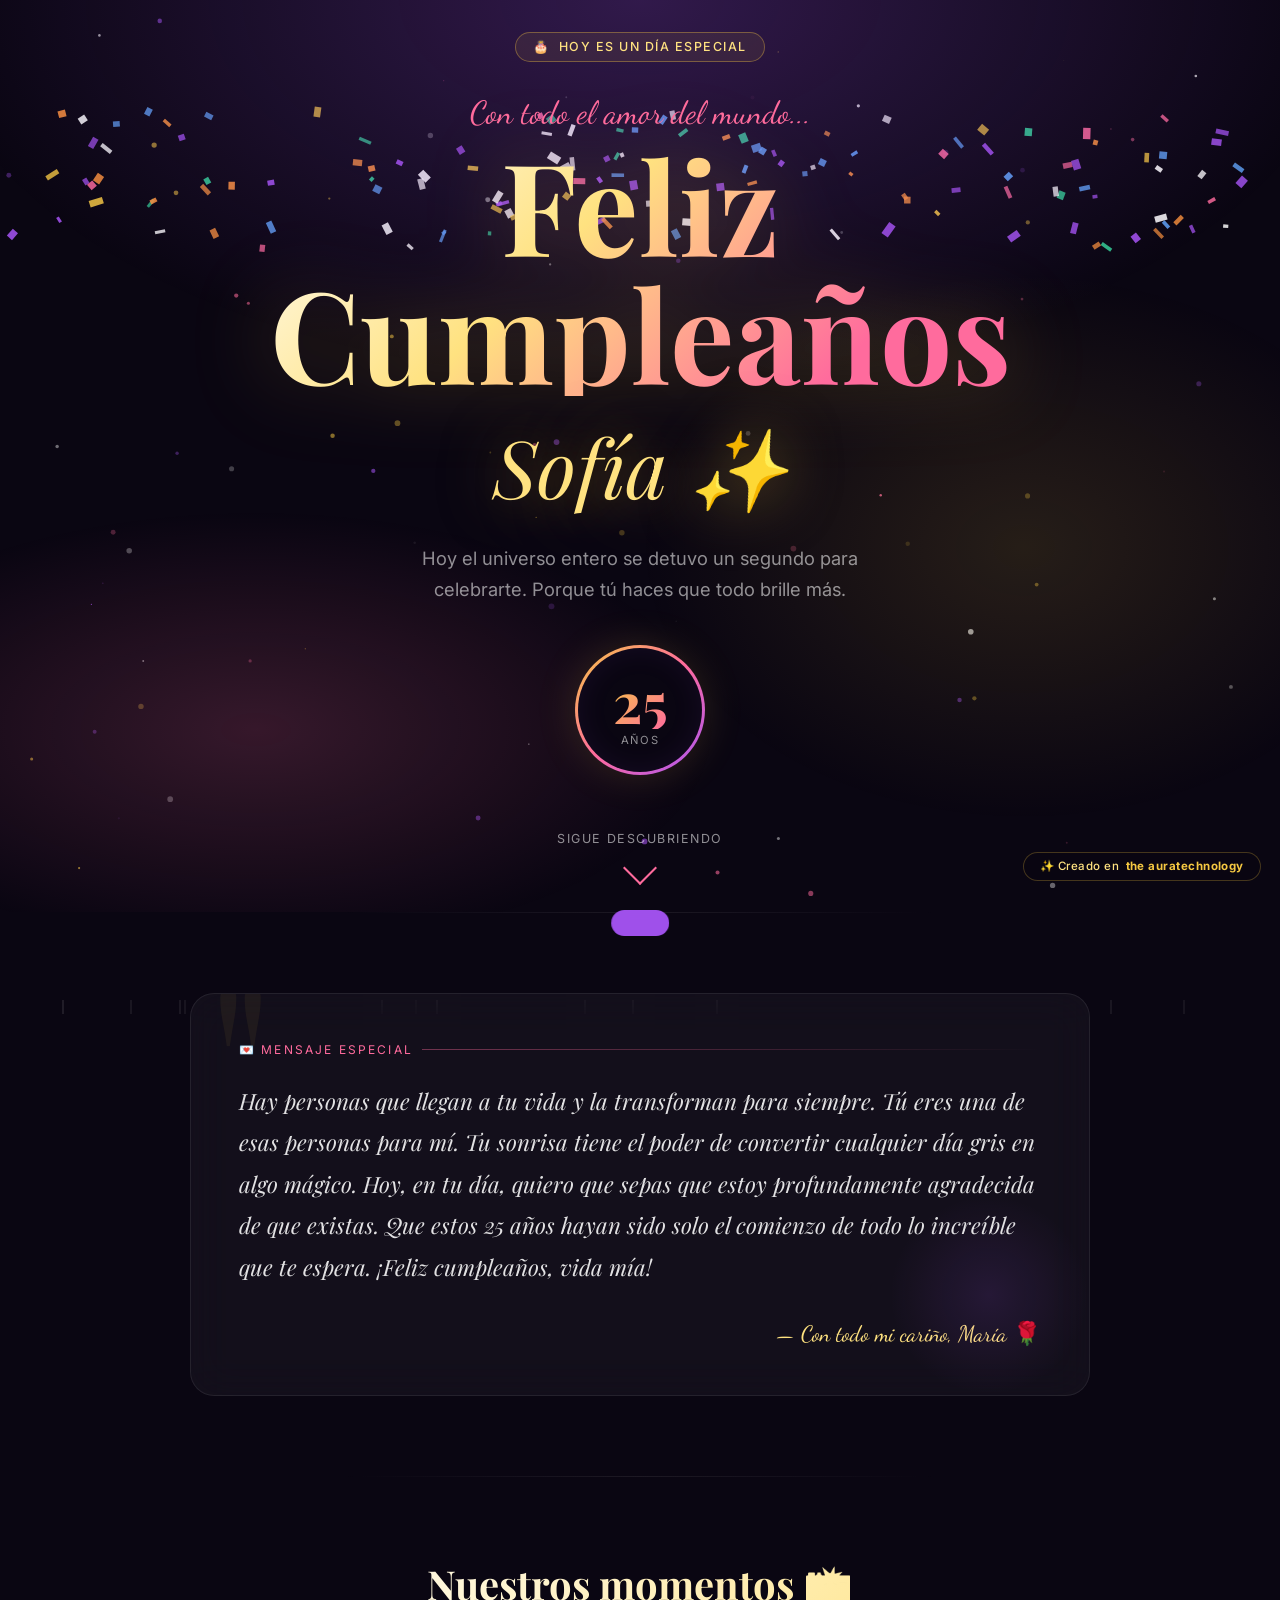
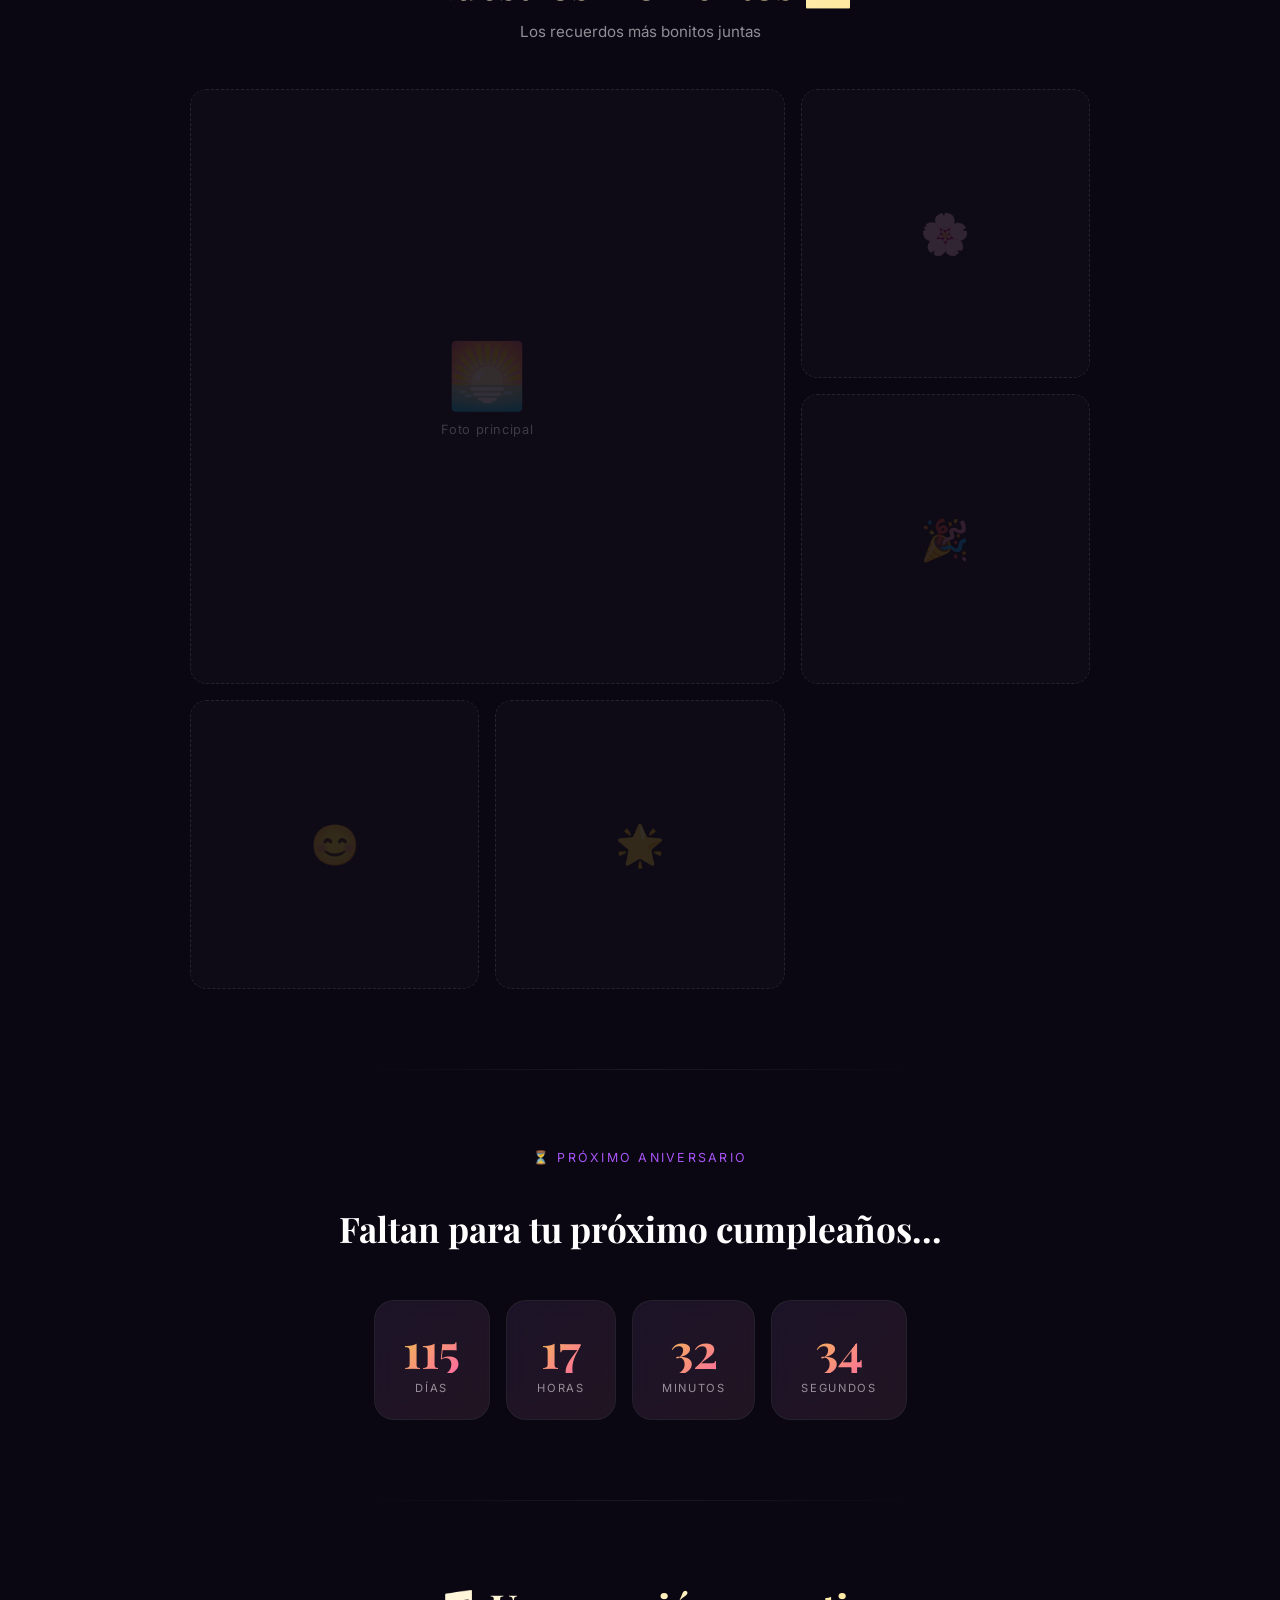
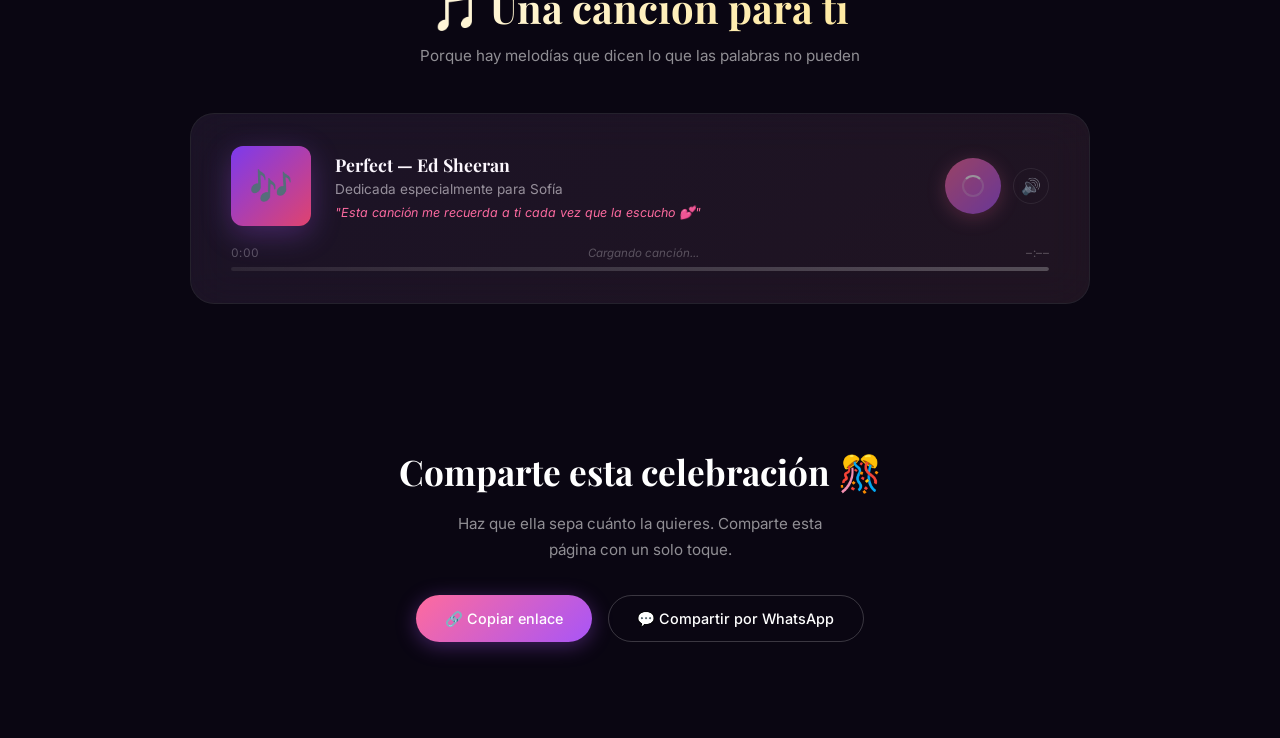
==== index.html @ 297f30da "invento1.0 muestra para clientes" ====
<!DOCTYPE html>
<html lang="es">

<head>
  <meta charset="UTF-8" />
  <meta name="viewport" content="width=device-width, initial-scale=1.0" />
  <title>¡Feliz Cumpleaños, Sofía! 🎂</title>
  <meta name="description" content="Una celebración especial creada con amor para Sofía. ¡Feliz cumpleaños!" />
  <link rel="preconnect" href="https://fonts.googleapis.com" />
  <link rel="preconnect" href="https://fonts.gstatic.com" crossorigin />
  <link
    href="https://fonts.googleapis.com/css2?family=Playfair+Display:ital,wght@0,400;0,700;1,400&family=Inter:wght@300;400;500;600&family=Dancing+Script:wght@400;600;700&display=swap"
    rel="stylesheet" />

  <style>
    /* ── DESIGN TOKENS ── */
    :root {
      --gold: #f5c842;
      --gold-light: #ffe280;
      --rose: #ff6b9d;
      --rose-dark: #e0436e;
      --violet: #a855f7;
      --violet-dark: #7c3aed;
      --bg-deep: #0a0612;
      --bg-card: rgba(255, 255, 255, 0.04);
      --border: rgba(255, 255, 255, 0.08);
      --text: #fff;
      --text-muted: rgba(255, 255, 255, 0.55);
      --text-dim: rgba(255, 255, 255, 0.28);
      --radius-sm: 12px;
      --radius-md: 16px;
      --radius-lg: 24px;
      --radius-full: 999px;
      --ease-spring: cubic-bezier(0.34, 1.56, 0.64, 1);
      --ease-smooth: cubic-bezier(0.4, 0, 0.2, 1);
    }

    /* ── RESET ── */
    *,
    *::before,
    *::after {
      box-sizing: border-box;
      margin: 0;
      padding: 0;
    }

    html {
      scroll-behavior: smooth;
    }

    body {
      font-family: 'Inter', sans-serif;
      background: var(--bg-deep);
      color: var(--text);
      overflow-x: hidden;
      min-height: 100vh;
      -webkit-font-smoothing: antialiased;
    }

    /* ── CANVAS LAYERS ── */
    #particles-canvas,
    #confetti-canvas {
      position: fixed;
      inset: 0;
      pointer-events: none;
    }

    #particles-canvas {
      z-index: 0;
    }

    #confetti-canvas {
      z-index: 1;
    }

    .content {
      position: relative;
      z-index: 2;
    }

    /* ── HERO ── */
    .hero {
      min-height: 100vh;
      display: flex;
      flex-direction: column;
      align-items: center;
      justify-content: center;
      padding: 2rem;
      text-align: center;
      position: relative;
    }

    .hero::before {
      content: '';
      position: absolute;
      inset: 0;
      pointer-events: none;
      background:
        radial-gradient(ellipse 80% 60% at 50% 0%, rgba(168, 85, 247, .25) 0%, transparent 70%),
        radial-gradient(ellipse 60% 40% at 20% 80%, rgba(255, 107, 157, .18) 0%, transparent 60%),
        radial-gradient(ellipse 50% 50% at 80% 60%, rgba(245, 200, 66, .12) 0%, transparent 60%);
    }

    .badge {
      display: inline-flex;
      align-items: center;
      gap: .5rem;
      padding: .4rem 1.1rem;
      border: 1px solid rgba(245, 200, 66, .35);
      border-radius: var(--radius-full);
      background: rgba(245, 200, 66, .08);
      font-size: .78rem;
      font-weight: 500;
      letter-spacing: .12em;
      text-transform: uppercase;
      color: var(--gold-light);
      margin-bottom: 2rem;
      animation: fadeDown .8s ease both;
    }

    .hero-eyebrow {
      font-family: 'Dancing Script', cursive;
      font-size: clamp(1.4rem, 4vw, 2rem);
      color: var(--rose);
      margin-bottom: .5rem;
      animation: fadeDown .8s .2s ease both;
    }

    .hero-title {
      font-family: 'Playfair Display', serif;
      font-weight: 700;
      font-size: clamp(3.5rem, 12vw, 8rem);
      line-height: 1;
      margin-bottom: 1rem;
      background: linear-gradient(135deg, #fff 0%, var(--gold-light) 40%, var(--rose) 80%);
      -webkit-background-clip: text;
      -webkit-text-fill-color: transparent;
      background-clip: text;
      filter: drop-shadow(0 0 40px rgba(245, 200, 66, .3));
      animation: fadeDown .9s .35s ease both;
    }

    .hero-name {
      font-family: 'Playfair Display', serif;
      font-size: clamp(2rem, 8vw, 5rem);
      font-style: italic;
      color: var(--gold-light);
      text-shadow: 0 0 60px rgba(245, 200, 66, .5);
      animation: fadeDown .9s .5s ease both;
    }

    .hero-subtitle {
      margin-top: 1.5rem;
      font-size: clamp(.95rem, 2.5vw, 1.15rem);
      color: var(--text-muted);
      max-width: 480px;
      line-height: 1.7;
      animation: fadeDown .9s .65s ease both;
    }

    .age-ring {
      margin: 2.5rem auto 0;
      width: 130px;
      height: 130px;
      border-radius: 50%;
      border: 3px solid transparent;
      cursor: pointer;
      background: linear-gradient(var(--bg-deep), var(--bg-deep)) padding-box,
        linear-gradient(135deg, var(--gold), var(--rose), var(--violet)) border-box;
      display: flex;
      flex-direction: column;
      align-items: center;
      justify-content: center;
      box-shadow: 0 0 40px rgba(245, 200, 66, .15), inset 0 0 30px rgba(168, 85, 247, .08);
      animation: popIn .7s .9s var(--ease-spring) both;
      transition: transform .25s ease, box-shadow .25s ease;
    }

    .age-ring:hover {
      transform: scale(1.06);
      box-shadow: 0 0 60px rgba(245, 200, 66, .3);
    }

    .age-number {
      font-family: 'Playfair Display', serif;
      font-size: 3.5rem;
      font-weight: 700;
      line-height: 1;
      background: linear-gradient(135deg, var(--gold), var(--rose));
      -webkit-background-clip: text;
      -webkit-text-fill-color: transparent;
      background-clip: text;
    }

    .age-label {
      font-size: .7rem;
      text-transform: uppercase;
      letter-spacing: .15em;
      color: var(--text-muted);
      margin-top: .2rem;
    }

    .scroll-cta {
      margin-top: 3.5rem;
      display: flex;
      flex-direction: column;
      align-items: center;
      gap: .6rem;
      animation: fadeIn 1s 1.3s ease both;
    }

    .scroll-cta span {
      font-size: .78rem;
      text-transform: uppercase;
      letter-spacing: .12em;
      color: var(--text-muted);
    }

    .scroll-arrow {
      width: 24px;
      height: 24px;
      border-right: 2px solid var(--rose);
      border-bottom: 2px solid var(--rose);
      transform: rotate(45deg);
      animation: bounce 1.5s infinite;
    }

    /* ── SECTIONS ── */
    section {
      padding: 5rem 1.5rem;
    }

    .section-inner {
      max-width: 900px;
      margin: 0 auto;
    }

    .divider {
      height: 1px;
      max-width: 600px;
      margin: 0 auto;
      background: linear-gradient(to right, transparent, var(--border), transparent);
    }

    .section-title {
      font-family: 'Playfair Display', serif;
      font-size: clamp(1.8rem, 4vw, 2.5rem);
      text-align: center;
      margin-bottom: .75rem;
      background: linear-gradient(135deg, #fff, var(--gold-light));
      -webkit-background-clip: text;
      -webkit-text-fill-color: transparent;
      background-clip: text;
    }

    .section-sub {
      text-align: center;
      color: var(--text-muted);
      font-size: .95rem;
      margin-bottom: 3rem;
    }

    /* ── MESSAGE ── */
    .message-card {
      background: var(--bg-card);
      border: 1px solid var(--border);
      border-radius: var(--radius-lg);
      padding: 3rem;
      backdrop-filter: blur(20px);
      position: relative;
      overflow: hidden;
    }

    .message-card::before {
      content: '"';
      font-family: 'Playfair Display', serif;
      font-size: 14rem;
      color: rgba(245, 200, 66, .06);
      position: absolute;
      top: -3rem;
      left: 1rem;
      line-height: 1;
      pointer-events: none;
    }

    .message-card::after {
      content: '';
      position: absolute;
      bottom: 0;
      right: 0;
      width: 200px;
      height: 200px;
      background: radial-gradient(circle, rgba(168, 85, 247, .12) 0%, transparent 70%);
      pointer-events: none;
    }

    .message-label {
      font-size: .75rem;
      text-transform: uppercase;
      letter-spacing: .18em;
      color: var(--rose);
      margin-bottom: 1.5rem;
      display: flex;
      align-items: center;
      gap: .6rem;
    }

    .message-label::after {
      content: '';
      flex: 1;
      height: 1px;
      background: linear-gradient(to right, rgba(255, 107, 157, .4), transparent);
    }

    .message-text {
      font-family: 'Playfair Display', serif;
      font-size: clamp(1.1rem, 2.5vw, 1.4rem);
      line-height: 1.85;
      color: rgba(255, 255, 255, .88);
      font-style: italic;
      position: relative;
      z-index: 1;
    }

    .message-from {
      margin-top: 2rem;
      text-align: right;
      font-family: 'Dancing Script', cursive;
      font-size: 1.4rem;
      color: var(--gold-light);
    }

    /* ── GALLERY ── */
    .gallery-grid {
      display: grid;
      grid-template-columns: repeat(3, 1fr);
      gap: 1rem;
    }

    .gallery-item {
      border-radius: var(--radius-md);
      overflow: hidden;
      aspect-ratio: 1;
      position: relative;
      cursor: pointer;
      transition: transform .3s ease, box-shadow .3s ease;
    }

    .gallery-item:hover {
      transform: scale(1.04);
      box-shadow: 0 20px 60px rgba(0, 0, 0, .5);
      z-index: 5;
    }

    .gallery-item:first-child {
      grid-column: span 2;
      grid-row: span 2;
      aspect-ratio: auto;
    }

    .gallery-placeholder {
      width: 100%;
      height: 100%;
      min-height: 200px;
      display: flex;
      flex-direction: column;
      align-items: center;
      justify-content: center;
      gap: .5rem;
      font-size: 2.5rem;
      color: rgba(255, 255, 255, .15);
      border: 1px dashed rgba(255, 255, 255, .1);
      border-radius: var(--radius-md);
      background: rgba(255, 255, 255, .02);
      transition: all .3s ease;
    }

    .gallery-item:first-child .gallery-placeholder {
      min-height: 360px;
      font-size: 4rem;
    }

    .gallery-placeholder span {
      font-size: .8rem;
      font-weight: 400;
      letter-spacing: .05em;
      color: rgba(255, 255, 255, .2);
    }

    /* ── COUNTDOWN ── */
    .countdown-section {
      text-align: center;
    }

    .countdown-label {
      font-size: .78rem;
      text-transform: uppercase;
      letter-spacing: .18em;
      color: var(--violet);
      margin-bottom: 2.5rem;
    }

    .countdown-title {
      font-family: 'Playfair Display', serif;
      font-size: clamp(1.6rem, 3.5vw, 2.2rem);
      margin-bottom: 3rem;
    }

    .countdown-grid {
      display: flex;
      justify-content: center;
      gap: 1rem;
      flex-wrap: wrap;
    }

    .countdown-item {
      background: var(--bg-card);
      border: 1px solid var(--border);
      border-radius: 20px;
      padding: 1.5rem 1.8rem;
      min-width: 110px;
      backdrop-filter: blur(12px);
      position: relative;
      overflow: hidden;
    }

    .countdown-item::before {
      content: '';
      position: absolute;
      inset: 0;
      pointer-events: none;
      background: linear-gradient(135deg, rgba(168, 85, 247, .06), rgba(255, 107, 157, .06));
    }

    .countdown-num {
      font-family: 'Playfair Display', serif;
      font-size: 3rem;
      font-weight: 700;
      line-height: 1;
      display: block;
      background: linear-gradient(135deg, var(--gold), var(--rose));
      -webkit-background-clip: text;
      -webkit-text-fill-color: transparent;
      background-clip: text;
      font-variant-numeric: tabular-nums;
    }

    .countdown-unit {
      font-size: .7rem;
      text-transform: uppercase;
      letter-spacing: .15em;
      color: var(--text-muted);
      margin-top: .5rem;
    }

    /* ── PLAYER ── */
    .player-card {
      background: var(--bg-card);
      border: 1px solid var(--border);
      border-radius: var(--radius-lg);
      padding: 2rem 2.5rem;
      backdrop-filter: blur(20px);
      position: relative;
      overflow: hidden;
      transition: border-color .4s var(--ease-smooth);
    }

    .player-card.is-playing {
      border-color: rgba(255, 107, 157, .3);
    }

    .player-card::before {
      content: '';
      position: absolute;
      inset: 0;
      pointer-events: none;
      background: linear-gradient(135deg, rgba(168, 85, 247, .05), rgba(255, 107, 157, .05));
    }

    .player-layout {
      display: flex;
      align-items: center;
      gap: 1.5rem;
      flex-wrap: wrap;
    }

    /* Art */
    .player-art {
      width: 80px;
      height: 80px;
      border-radius: var(--radius-sm);
      flex-shrink: 0;
      background: linear-gradient(135deg, var(--violet-dark), var(--rose-dark));
      display: flex;
      align-items: center;
      justify-content: center;
      font-size: 2.2rem;
      position: relative;
      box-shadow: 0 8px 30px rgba(168, 85, 247, .3);
      animation: rotateSlow 10s linear infinite paused;
    }

    .player-art.is-playing {
      animation-play-state: running;
    }

    .player-art-overlay {
      position: absolute;
      inset: 0;
      border-radius: var(--radius-sm);
      display: flex;
      align-items: center;
      justify-content: center;
      background: rgba(0, 0, 0, .55);
      opacity: 0;
      transition: opacity .25s ease;
    }

    .player-art.is-buffering .player-art-overlay {
      opacity: 1;
    }

    /* Info */
    .player-info {
      flex: 1;
      min-width: 0;
    }

    .player-song {
      font-family: 'Playfair Display', serif;
      font-size: 1.1rem;
      font-weight: 700;
      white-space: nowrap;
      overflow: hidden;
      text-overflow: ellipsis;
    }

    .player-artist {
      font-size: .85rem;
      color: var(--text-muted);
      margin-top: .3rem;
    }

    .player-message {
      font-size: .78rem;
      color: var(--rose);
      margin-top: .5rem;
      font-style: italic;
    }

    /* Controls */
    .player-controls {
      display: flex;
      align-items: center;
      gap: .75rem;
    }

    .play-btn {
      width: 56px;
      height: 56px;
      border-radius: 50%;
      border: none;
      flex-shrink: 0;
      background: linear-gradient(135deg, var(--rose), var(--violet));
      color: #fff;
      font-size: 1.3rem;
      cursor: pointer;
      display: flex;
      align-items: center;
      justify-content: center;
      transition: transform .2s ease, box-shadow .2s ease, opacity .2s ease;
      box-shadow: 0 4px 20px rgba(255, 107, 157, .4);
      position: relative;
      z-index: 1;
    }

    .play-btn:hover:not(:disabled) {
      transform: scale(1.08);
      box-shadow: 0 8px 30px rgba(255, 107, 157, .6);
    }

    .play-btn:active:not(:disabled) {
      transform: scale(.96);
    }

    .play-btn:disabled {
      opacity: .55;
      cursor: not-allowed;
    }

    .play-btn .btn-icon {
      transition: opacity .15s ease;
    }

    .play-btn .btn-spin {
      position: absolute;
      width: 22px;
      height: 22px;
      border: 2.5px solid rgba(255, 255, 255, .25);
      border-top-color: #fff;
      border-radius: 50%;
      animation: spin .75s linear infinite;
      display: none;
    }

    .play-btn.is-loading .btn-icon {
      opacity: 0;
    }

    .play-btn.is-loading .btn-spin {
      display: block;
    }

    .vol-btn {
      width: 36px;
      height: 36px;
      border-radius: 50%;
      border: 1px solid var(--border);
      background: transparent;
      color: var(--text-muted);
      font-size: 1rem;
      cursor: pointer;
      display: flex;
      align-items: center;
      justify-content: center;
      transition: all .15s ease;
    }

    .vol-btn:hover {
      color: #fff;
      border-color: rgba(255, 255, 255, .25);
      background: rgba(255, 255, 255, .06);
    }

    .vol-btn.is-muted {
      color: rgba(255, 107, 157, .7);
    }

    /* Progress bottom */
    .player-bottom {
      flex-basis: 100%;
      margin-top: 1.25rem;
    }

    .player-time-row {
      display: flex;
      justify-content: space-between;
      align-items: center;
      margin-bottom: .45rem;
    }

    .player-time {
      font-size: .74rem;
      color: var(--text-dim);
      font-variant-numeric: tabular-nums;
      letter-spacing: .04em;
      transition: color .3s ease;
    }

    .player-time.live {
      color: var(--text-muted);
    }

    .player-status {
      font-size: .72rem;
      color: var(--text-dim);
      font-style: italic;
      transition: color .3s ease;
    }

    .player-status.active {
      color: var(--rose);
    }

    /* Progress track */
    .player-track-wrap {
      position: relative;
      padding: 6px 0;
      margin: -6px 0;
      cursor: pointer;
    }

    .player-track-wrap.locked {
      cursor: default;
      pointer-events: none;
    }

    .player-track {
      height: 4px;
      border-radius: var(--radius-full);
      background: rgba(255, 255, 255, .08);
      position: relative;
      overflow: hidden;
    }

    .player-buffered {
      position: absolute;
      top: 0;
      left: 0;
      height: 100%;
      background: rgba(255, 255, 255, .1);
      border-radius: var(--radius-full);
      transition: width .5s ease;
    }

    .player-fill {
      position: absolute;
      top: 0;
      left: 0;
      height: 100%;
      width: 0%;
      background: linear-gradient(to right, var(--rose), var(--violet));
      border-radius: var(--radius-full);
      transition: width .5s linear;
    }

    /* Shimmer — visible while loading */
    .player-shimmer {
      position: absolute;
      inset: 0;
      background: linear-gradient(90deg, transparent 0%, rgba(255, 255, 255, .18) 50%, transparent 100%);
      background-size: 200% 100%;
      animation: shimmer 1.6s ease-in-out infinite;
      border-radius: var(--radius-full);
      transition: opacity .4s ease;
    }

    .player-shimmer.off {
      opacity: 0;
      pointer-events: none;
    }

    /* Thumb dot */
    .player-thumb {
      position: absolute;
      right: -5px;
      top: 50%;
      transform: translateY(-50%) scale(0);
      width: 12px;
      height: 12px;
      border-radius: 50%;
      background: #fff;
      box-shadow: 0 0 0 3px rgba(255, 107, 157, .4);
      transition: transform .15s ease;
    }

    .player-track-wrap:hover .player-thumb {
      transform: translateY(-50%) scale(1);
    }

    /* Spinner helper */
    .spinner {
      width: 22px;
      height: 22px;
      border-radius: 50%;
      border: 2.5px solid rgba(255, 255, 255, .25);
      border-top-color: #fff;
      animation: spin .75s linear infinite;
    }

    /* ── SHARE ── */
    .share-section {
      text-align: center;
      padding: 4rem 1.5rem 6rem;
    }

    .share-title {
      font-family: 'Playfair Display', serif;
      font-size: clamp(1.6rem, 3.5vw, 2.2rem);
      margin-bottom: 1rem;
    }

    .share-desc {
      color: var(--text-muted);
      max-width: 400px;
      margin: 0 auto 2rem;
      line-height: 1.7;
      font-size: .95rem;
    }

    .share-buttons {
      display: flex;
      justify-content: center;
      gap: 1rem;
      flex-wrap: wrap;
    }

    .btn {
      display: inline-flex;
      align-items: center;
      gap: .5rem;
      padding: .85rem 1.8rem;
      border-radius: var(--radius-full);
      border: none;
      font-size: .9rem;
      font-weight: 500;
      cursor: pointer;
      transition: all .25s ease;
      text-decoration: none;
      font-family: inherit;
    }

    .btn-primary {
      background: linear-gradient(135deg, var(--rose), var(--violet));
      color: #fff;
      box-shadow: 0 4px 20px rgba(168, 85, 247, .35);
    }

    .btn-primary:hover {
      transform: translateY(-2px);
      box-shadow: 0 8px 30px rgba(168, 85, 247, .5);
    }

    .btn-outline {
      background: transparent;
      border: 1px solid rgba(255, 255, 255, .2);
      color: #fff;
    }

    .btn-outline:hover {
      background: rgba(255, 255, 255, .06);
      border-color: rgba(255, 255, 255, .35);
      transform: translateY(-2px);
    }

    /* ── WATERMARK ── */
    .watermark {
      position: fixed;
      bottom: 1.2rem;
      right: 1.2rem;
      z-index: 100;
      background: rgba(10, 6, 18, .85);
      border: 1px solid rgba(245, 200, 66, .25);
      border-radius: var(--radius-full);
      padding: .4rem 1rem;
      font-size: .72rem;
      color: var(--gold-light);
      display: flex;
      align-items: center;
      gap: .4rem;
      backdrop-filter: blur(10px);
      letter-spacing: .04em;
      font-weight: 500;
    }

    .watermark strong {
      color: var(--gold);
    }

    /* ── BALLOONS ── */
    .balloons-container {
      position: fixed;
      bottom: -100px;
      left: 0;
      width: 100%;
      pointer-events: none;
      z-index: 0;
    }

    .balloon {
      position: absolute;
      bottom: 0;
      border-radius: 50% 50% 45% 45%;
      animation: floatUp linear infinite;
    }

    .balloon::after {
      content: '';
      position: absolute;
      bottom: -14px;
      left: 50%;
      transform: translateX(-50%);
      width: 1px;
      height: 14px;
      background: rgba(255, 255, 255, .3);
    }

    /* ── TOAST ── */
    .toast {
      position: fixed;
      bottom: 4rem;
      left: 50%;
      pointer-events: none;
      z-index: 999;
      transform: translateX(-50%) translateY(100px);
      background: rgba(168, 85, 247, .95);
      color: #fff;
      padding: .8rem 1.8rem;
      border-radius: var(--radius-full);
      font-size: .88rem;
      font-weight: 500;
      backdrop-filter: blur(10px);
      white-space: nowrap;
      transition: transform .4s var(--ease-spring);
    }

    .toast.show {
      transform: translateX(-50%) translateY(0);
    }

    /* ── REVEAL ── */
    .reveal {
      opacity: 0;
      transform: translateY(30px);
      transition: opacity .7s ease, transform .7s ease;
    }

    .reveal.visible {
      opacity: 1;
      transform: translateY(0);
    }

    /* ── KEYFRAMES ── */
    @keyframes fadeDown {
      from {
        opacity: 0;
        transform: translateY(-20px)
      }

      to {
        opacity: 1;
        transform: translateY(0)
      }
    }

    @keyframes fadeIn {
      from {
        opacity: 0
      }

      to {
        opacity: 1
      }
    }

    @keyframes popIn {
      from {
        opacity: 0;
        transform: scale(.5)
      }

      to {
        opacity: 1;
        transform: scale(1)
      }
    }

    @keyframes bounce {

      0%,
      100% {
        transform: rotate(45deg) translateY(0)
      }

      50% {
        transform: rotate(45deg) translateY(6px)
      }
    }

    @keyframes rotateSlow {
      from {
        transform: rotate(0deg)
      }

      to {
        transform: rotate(360deg)
      }
    }

    @keyframes floatUp {
      0% {
        transform: translateY(0) rotate(-5deg);
        opacity: .7
      }

      50% {
        transform: translateY(-50vh) rotate(5deg);
        opacity: .65
      }

      100% {
        transform: translateY(-100vh) rotate(-3deg);
        opacity: 0
      }
    }

    @keyframes spin {
      to {
        transform: rotate(360deg)
      }
    }

    @keyframes shimmer {
      0% {
        background-position: -200% 0
      }

      100% {
        background-position: 200% 0
      }
    }

    /* ── RESPONSIVE ── */
    @media(max-width:640px) {
      .gallery-grid {
        grid-template-columns: repeat(2, 1fr)
      }

      .gallery-item:first-child {
        grid-column: span 2
      }

      .message-card {
        padding: 2rem 1.5rem
      }

      .player-card {
        padding: 1.5rem
      }

      .countdown-item {
        min-width: 80px;
        padding: 1.2rem 1rem
      }

      .countdown-num {
        font-size: 2.2rem
      }
    }
  </style>
</head>

<body>

  <canvas id="particles-canvas" aria-hidden="true"></canvas>
  <canvas id="confetti-canvas" aria-hidden="true"></canvas>
  <div class="balloons-container" id="balloons" aria-hidden="true"></div>
  <div class="watermark" aria-hidden="true">✨ Creado en <strong>the auratechnology</strong></div>
  <div class="toast" id="toast" role="status" aria-live="polite"></div>

  <div class="content">

    <!-- HERO -->
    <section class="hero" id="hero">
      <div class="badge"><span>🎂</span> Hoy es un día especial</div>
      <p class="hero-eyebrow">Con todo el amor del mundo...</p>
      <h1 class="hero-title">Feliz<br>Cumpleaños</h1>
      <p class="hero-name">Sofía ✨</p>
      <p class="hero-subtitle">Hoy el universo entero se detuvo un segundo para celebrarte. Porque tú haces que todo
        brille más.</p>
      <div class="age-ring" id="age-ring" role="button" tabindex="0" aria-label="¡Haz clic para celebrar!">
        <span class="age-number">25</span>
        <span class="age-label">años</span>
      </div>
      <div class="scroll-cta" aria-hidden="true">
        <span>Sigue descubriendo</span>
        <div class="scroll-arrow"></div>
      </div>
    </section>

    <div class="divider" role="separator"></div>

    <!-- MENSAJE -->
    <section aria-label="Mensaje especial">
      <div class="section-inner">
        <div class="message-card reveal" id="msg-card">
          <div class="message-label">💌 Mensaje especial</div>
          <p class="message-text">
            Hay personas que llegan a tu vida y la transforman para siempre.
            Tú eres una de esas personas para mí. Tu sonrisa tiene el poder de
            convertir cualquier día gris en algo mágico. Hoy, en tu día, quiero
            que sepas que estoy profundamente agradecida de que existas.
            Que estos 25 años hayan sido solo el comienzo de todo lo increíble
            que te espera. ¡Feliz cumpleaños, vida mía!
          </p>
          <p class="message-from">— Con todo mi cariño, María 🌹</p>
        </div>
      </div>
    </section>

    <div class="divider" role="separator"></div>

    <!-- GALERÍA -->
    <section aria-label="Galería de recuerdos">
      <div class="section-inner">
        <h2 class="section-title reveal">Nuestros momentos 📸</h2>
        <p class="section-sub reveal">Los recuerdos más bonitos juntas</p>
        <div class="gallery-grid reveal">
          <div class="gallery-item">
            <div class="gallery-placeholder">🌅<span>Foto principal</span></div>
          </div>
          <div class="gallery-item">
            <div class="gallery-placeholder">🌸</div>
          </div>
          <div class="gallery-item">
            <div class="gallery-placeholder">🎉</div>
          </div>
          <div class="gallery-item">
            <div class="gallery-placeholder">😊</div>
          </div>
          <div class="gallery-item">
            <div class="gallery-placeholder">🌟</div>
          </div>
        </div>
      </div>
    </section>

    <div class="divider" role="separator"></div>

    <!-- COUNTDOWN -->
    <section class="countdown-section" aria-label="Cuenta regresiva">
      <div class="section-inner">
        <p class="countdown-label reveal">⏳ Próximo aniversario</p>
        <h2 class="countdown-title reveal">Faltan para tu próximo cumpleaños...</h2>
        <div class="countdown-grid" id="countdown">
          <div class="countdown-item reveal"><span class="countdown-num" id="cd-days">---</span>
            <div class="countdown-unit">Días</div>
          </div>
          <div class="countdown-item reveal"><span class="countdown-num" id="cd-hours">--</span>
            <div class="countdown-unit">Horas</div>
          </div>
          <div class="countdown-item reveal"><span class="countdown-num" id="cd-mins">--</span>
            <div class="countdown-unit">Minutos</div>
          </div>
          <div class="countdown-item reveal"><span class="countdown-num" id="cd-secs">--</span>
            <div class="countdown-unit">Segundos</div>
          </div>
        </div>
      </div>
    </section>

    <div class="divider" role="separator"></div>

    <!-- PLAYER -->
    <section aria-label="Canción dedicada">
      <div class="section-inner">
        <h2 class="section-title reveal">🎵 Una canción para ti</h2>
        <p class="section-sub reveal">Porque hay melodías que dicen lo que las palabras no pueden</p>

        <div class="player-card reveal" id="player-card" role="region" aria-label="Reproductor de música">
          <div class="player-layout">

            <!-- Album art -->
            <div class="player-art" id="player-art" aria-hidden="true">
              🎶
              <div class="player-art-overlay">
                <div class="spinner"></div>
              </div>
            </div>

            <!-- Info -->
            <div class="player-info">
              <div class="player-song">Perfect — Ed Sheeran</div>
              <div class="player-artist">Dedicada especialmente para Sofía</div>
              <div class="player-message">"Esta canción me recuerda a ti cada vez que la escucho 💕"</div>
            </div>

            <!-- Controls -->
            <div class="player-controls">
              <button class="play-btn is-loading" id="play-btn" aria-label="Reproducir" disabled>
                <span class="btn-icon">▶</span>
                <span class="btn-spin" aria-hidden="true"></span>
              </button>
              <button class="vol-btn" id="vol-btn" aria-label="Silenciar" title="Silenciar / activar sonido">🔊</button>
            </div>

          </div>

          <!-- Progress + time -->
          <div class="player-bottom">
            <div class="player-time-row">
              <span class="player-time" id="player-current">0:00</span>
              <span class="player-status" id="player-status">Cargando canción...</span>
              <span class="player-time" id="player-duration">–:––</span>
            </div>
            <div class="player-track-wrap locked" id="player-track-wrap" role="progressbar" aria-valuemin="0"
              aria-valuemax="100" aria-valuenow="0" aria-label="Progreso de reproducción">
              <div class="player-track">
                <div class="player-buffered" id="player-buffered"></div>
                <div class="player-fill" id="player-fill">
                  <div class="player-thumb"></div>
                </div>
                <div class="player-shimmer" id="player-shimmer"></div>
              </div>
            </div>
          </div>
        </div>
      </div>
    </section>

    <!-- SHARE -->
    <section class="share-section" aria-label="Compartir">
      <div class="section-inner">
        <h2 class="share-title reveal">Comparte esta celebración 🎊</h2>
        <p class="share-desc reveal">Haz que ella sepa cuánto la quieres. Comparte esta página con un solo toque.</p>
        <div class="share-buttons reveal">
          <button class="btn btn-primary" id="btn-copy">🔗 Copiar enlace</button>
          <button class="btn btn-outline" id="btn-wa">💬 Compartir por WhatsApp</button>
        </div>
      </div>
    </section>

  </div><!-- /.content -->

  <!-- Hidden YouTube mount -->
  <div id="yt-player"
    style="position:fixed;bottom:-9999px;left:-9999px;width:1px;height:1px;opacity:0;pointer-events:none;"
    aria-hidden="true"></div>

  <script>
    'use strict';

    /* ───────────────────────────────────────────────────────
       PARTICLES
    ─────────────────────────────────────────────────────── */
    const Particles = (() => {
      const canvas = document.getElementById('particles-canvas');
      const ctx = canvas.getContext('2d');
      let W, H;
      const COLORS = ['rgba(245,200,66,', 'rgba(255,107,157,', 'rgba(168,85,247,', 'rgba(255,255,255,'];
      const pts = Array.from({ length: 80 }, () => ({
        x: Math.random() * innerWidth, y: Math.random() * innerHeight,
        r: Math.random() * 2.5 + .5, dx: (Math.random() - .5) * .3, dy: (Math.random() - .5) * .3,
        color: COLORS[Math.floor(Math.random() * COLORS.length)],
        alpha: Math.random() * .5 + .15, pulse: Math.random() * Math.PI * 2,
      }));
      const resize = () => { W = canvas.width = innerWidth; H = canvas.height = innerHeight; };
      const draw = () => {
        ctx.clearRect(0, 0, W, H);
        for (const p of pts) {
          p.pulse += .01;
          const a = Math.max(0, Math.min(1, p.alpha + Math.sin(p.pulse) * .12));
          ctx.beginPath(); ctx.arc(p.x, p.y, p.r, 0, Math.PI * 2);
          ctx.fillStyle = p.color + a + ')'; ctx.fill();
          p.x = (p.x + p.dx + W) % W;
          p.y = (p.y + p.dy + H) % H;
        }
        requestAnimationFrame(draw);
      };
      resize(); window.addEventListener('resize', resize, { passive: true }); draw();
    })();

    /* ───────────────────────────────────────────────────────
       CONFETTI
    ─────────────────────────────────────────────────────── */
    const Confetti = (() => {
      const canvas = document.getElementById('confetti-canvas');
      const ctx = canvas.getContext('2d');
      let W, H, pieces = [], rafId = null;
      const COLORS = ['#f5c842', '#ff6b9d', '#a855f7', '#34d399', '#60a5fa', '#fb923c', '#fff'];
      const resize = () => { W = canvas.width = innerWidth; H = canvas.height = innerHeight; };

      const burst = () => {
        for (let i = 0; i < 140; i++) {
          pieces.push({
            x: Math.random() * W, y: -10,
            w: Math.random() * 10 + 4, h: Math.random() * 5 + 3,
            color: COLORS[Math.floor(Math.random() * COLORS.length)],
            vx: (Math.random() - .5) * 4, vy: Math.random() * 3 + 1.5,
            angle: Math.random() * Math.PI * 2, spin: (Math.random() - .5) * .15,
            alpha: 1, decay: Math.random() * .004 + .003,
          });
        }
        if (!rafId) animate();
      };

      const animate = () => {
        ctx.clearRect(0, 0, W, H);
        pieces = pieces.filter(p => p.alpha > .02);
        for (const p of pieces) {
          p.x += p.vx; p.y += p.vy; p.vy += .05;
          p.angle += p.spin; p.alpha -= p.decay;
          ctx.save(); ctx.globalAlpha = Math.max(0, p.alpha);
          ctx.translate(p.x, p.y); ctx.rotate(p.angle);
          ctx.fillStyle = p.color; ctx.fillRect(-p.w / 2, -p.h / 2, p.w, p.h);
          ctx.restore();
        }
        rafId = pieces.length ? requestAnimationFrame(animate) : null;
        if (!rafId) ctx.clearRect(0, 0, W, H);
      };

      resize(); window.addEventListener('resize', resize, { passive: true });
      setTimeout(burst, 1000); setTimeout(burst, 5000);
      return { burst };
    })();

    /* ───────────────────────────────────────────────────────
       BALLOONS
    ─────────────────────────────────────────────────────── */
    (() => {
      const container = document.getElementById('balloons');
      const COLORS = ['#ff6b9d', '#f5c842', '#a855f7', '#60a5fa', '#34d399', '#fb923c'];
      for (let i = 0; i < 12; i++) {
        const b = document.createElement('div');
        b.className = 'balloon';
        Object.assign(b.style, {
          left: `${Math.random() * 100}%`,
          background: COLORS[i % COLORS.length],
          boxShadow: 'inset -6px -8px 0 rgba(0,0,0,.12)',
          animationDuration: `${Math.random() * 8 + 10}s`,
          animationDelay: `${Math.random() * 6}s`,
          width: `${Math.random() * 20 + 30}px`,
          opacity: `${Math.random() * .3 + .4}`,
        });
        container.appendChild(b);
      }
    })();

    /* ───────────────────────────────────────────────────────
       REVEAL ON SCROLL
    ─────────────────────────────────────────────────────── */
    (() => {
      const io = new IntersectionObserver(entries => {
        entries.forEach(e => { if (e.isIntersecting) { e.target.classList.add('visible'); io.unobserve(e.target); } });
      }, { threshold: .12 });
      document.querySelectorAll('.reveal').forEach(el => io.observe(el));
    })();

    /* ───────────────────────────────────────────────────────
       COUNTDOWN
    ─────────────────────────────────────────────────────── */
    (() => {
      const $ = id => document.getElementById(id);
      const pad = (n, l = 2) => String(n).padStart(l, '0');
      const tick = () => {
        const now = Date.now(), yr = new Date().getFullYear();
        let next = new Date(yr, 3, 1).getTime();
        if (next <= now) next = new Date(yr + 1, 3, 1).getTime();
        const d = next - now;
        $('cd-days').textContent = pad(Math.floor(d / 86400000), 3);
        $('cd-hours').textContent = pad(Math.floor((d % 86400000) / 3600000));
        $('cd-mins').textContent = pad(Math.floor((d % 3600000) / 60000));
        $('cd-secs').textContent = pad(Math.floor((d % 60000) / 1000));
      };
      tick(); setInterval(tick, 1000);
    })();

    /* ───────────────────────────────────────────────────────
       TOAST
    ─────────────────────────────────────────────────────── */
    const Toast = (() => {
      const el = document.getElementById('toast');
      let t;
      return {
        show(msg, ms = 3000) {
          clearTimeout(t); el.textContent = msg;
          el.classList.add('show');
          t = setTimeout(() => el.classList.remove('show'), ms);
        }
      };
    })();

    /* ───────────────────────────────────────────────────────
       PLAYER  —  YouTube IFrame API
    ─────────────────────────────────────────────────────── */
    const Player = (() => {
      /* DOM refs */
      const playBtn = document.getElementById('play-btn');
      const volBtn = document.getElementById('vol-btn');
      const artEl = document.getElementById('player-art');
      const cardEl = document.getElementById('player-card');
      const fillEl = document.getElementById('player-fill');
      const buffEl = document.getElementById('player-buffered');
      const shimmerEl = document.getElementById('player-shimmer');
      const trackWrap = document.getElementById('player-track-wrap');
      const curEl = document.getElementById('player-current');
      const durEl = document.getElementById('player-duration');
      const statusEl = document.getElementById('player-status');

      let yt = null;   // YT.Player instance
      let ready = false;
      let playing = false;
      let muted = false;
      let rafId = null;
      let duration = 0;

      /* ── Helpers ── */
      const fmt = s => {
        if (!s || isNaN(s)) return '–:––';
        const m = Math.floor(s / 60), ss = Math.floor(s % 60);
        return `${m}:${String(ss).padStart(2, '0')}`;
      };

      const setStatus = (txt, active = false) => {
        statusEl.textContent = txt;
        statusEl.classList.toggle('active', active);
      };

      const setShimmer = show => shimmerEl.classList.toggle('off', !show);

      /* ── Called by YouTube IFrame API globally ── */
      window.onYouTubeIframeAPIReady = () => {
        yt = new YT.Player('yt-player', {
          videoId: '2Vv-BfVoq4g',    // Perfect — Ed Sheeran (official audio)
          playerVars: {
            autoplay: 0, controls: 0, disablekb: 1,
            fs: 0, iv_load_policy: 3, modestbranding: 1, rel: 0,
          },
          events: {
            onReady(e) {
              ready = true;
              duration = yt.getDuration() || 0;
              durEl.textContent = fmt(duration);
              durEl.classList.add('live');

              // Unlock UI
              playBtn.disabled = false;
              playBtn.classList.remove('is-loading');
              trackWrap.classList.remove('locked');
              setShimmer(false);
              setStatus('Lista para reproducir ✨', false);
            },
            onStateChange(e) {
              const S = YT.PlayerState;
              if (e.data === S.BUFFERING) {
                artEl.classList.add('is-buffering');
                setStatus('Cargando...', false);
              }
              if (e.data === S.PLAYING) {
                artEl.classList.remove('is-buffering');
                playing = true;
                playBtn.innerHTML = '<span class="btn-icon">⏸</span>';
                artEl.classList.add('is-playing');
                cardEl.classList.add('is-playing');
                duration = yt.getDuration() || duration;
                durEl.textContent = fmt(duration);
                setStatus('Reproduciendo 🎵', true);
                startRAF();
              }
              if (e.data === S.PAUSED) {
                artEl.classList.remove('is-buffering');
                playing = false;
                playBtn.innerHTML = '<span class="btn-icon">▶</span>';
                artEl.classList.remove('is-playing');
                cardEl.classList.remove('is-playing');
                setStatus('En pausa', false);
                stopRAF();
              }
              if (e.data === S.ENDED) {
                playing = false;
                playBtn.innerHTML = '<span class="btn-icon">▶</span>';
                artEl.classList.remove('is-playing');
                cardEl.classList.remove('is-playing');
                fillEl.style.width = '0%';
                buffEl.style.width = '0%';
                curEl.textContent = '0:00';
                trackWrap.setAttribute('aria-valuenow', '0');
                setStatus('Fin de la canción', false);
                stopRAF();
              }
            },
            onError() {
              setShimmer(false);
              playBtn.disabled = false;
              playBtn.classList.remove('is-loading');
              setStatus('No disponible en esta región 😔', false);
            },
          },
        });
      };

      /* ── RAF loop for progress ── */
      const tick = () => {
        if (!yt || !ready) return;
        const current = yt.getCurrentTime() || 0;
        const pct = duration > 0 ? (current / duration) * 100 : 0;
        fillEl.style.width = pct + '%';
        curEl.textContent = fmt(current);
        trackWrap.setAttribute('aria-valuenow', Math.floor(pct));

        // Buffered range
        try {
          const ranges = yt.getVideoLoadedFraction() * 100;
          buffEl.style.width = ranges + '%';
        } catch (_) { }
        rafId = requestAnimationFrame(tick);
      };
      const startRAF = () => { stopRAF(); rafId = requestAnimationFrame(tick); };
      const stopRAF = () => { if (rafId) { cancelAnimationFrame(rafId); rafId = null; } };

      /* ── Seek on click ── */
      trackWrap.addEventListener('click', e => {
        if (!ready || !duration) return;
        const rect = trackWrap.getBoundingClientRect();
        const pct = Math.max(0, Math.min(1, (e.clientX - rect.left) / rect.width));
        yt.seekTo(pct * duration, true);
      });

      /* ── Play/Pause toggle ── */
      const toggle = () => {
        if (!ready) return;
        playing ? yt.pauseVideo() : yt.playVideo();
        if (!playing) Confetti.burst();
      };
      playBtn.addEventListener('click', toggle);

      /* ── Volume toggle ── */
      volBtn.addEventListener('click', () => {
        if (!ready) return;
        muted = !muted;
        muted ? yt.mute() : yt.unMute();
        volBtn.textContent = muted ? '🔇' : '🔊';
        volBtn.classList.toggle('is-muted', muted);
      });

      /* ── Keyboard shortcut: Space ── */
      document.addEventListener('keydown', e => {
        if (e.code === 'Space' && document.activeElement.tagName !== 'BUTTON' && document.activeElement.tagName !== 'INPUT') {
          e.preventDefault(); toggle();
        }
      });

      /* ── Load YouTube IFrame API ── */
      const tag = document.createElement('script');
      tag.src = 'https://www.youtube.com/iframe_api';
      document.head.appendChild(tag);

    })();

    /* ───────────────────────────────────────────────────────
       SHARE
    ─────────────────────────────────────────────────────── */
    (() => {
      document.getElementById('btn-copy').addEventListener('click', () => {
        navigator.clipboard.writeText(location.href)
          .then(() => Toast.show('¡Enlace copiado! 🎉'))
          .catch(() => Toast.show('Copia: ' + location.href, 5000));
      });
      document.getElementById('btn-wa').addEventListener('click', () => {
        const msg = encodeURIComponent('🎂 ¡Mira esta página que creé para tu cumpleaños! → ' + location.href);
        window.open('https://wa.me/?text=' + msg, '_blank', 'noopener,noreferrer');
      });
    })();

    /* ───────────────────────────────────────────────────────
       AGE RING — confetti + keyboard
    ─────────────────────────────────────────────────────── */
    (() => {
      const ring = document.getElementById('age-ring');
      const fire = () => Confetti.burst();
      ring.addEventListener('click', fire);
      ring.addEventListener('keydown', e => { if (e.key === 'Enter' || e.key === ' ') { e.preventDefault(); fire(); } });
    })();
  </script>

</body>

</html>
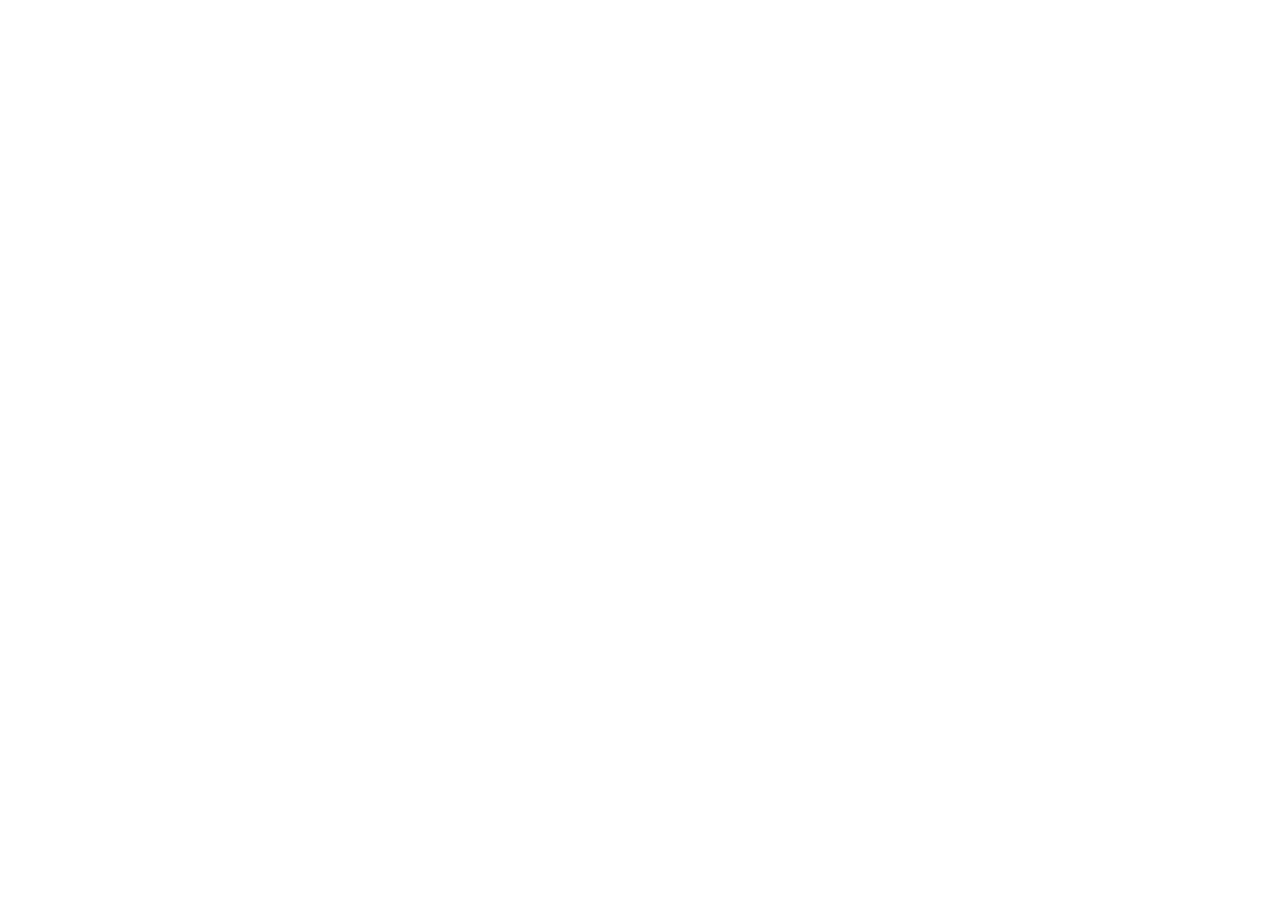
==== commit 1b78794f: "invento#2 feliz dia mama" ====
--- a/index.html
+++ b/index.html
@@ -1,1548 +1,14 @@
-<!DOCTYPE html>
-<html lang="es">
-
-<head>
-  <meta charset="UTF-8" />
-  <meta name="viewport" content="width=device-width, initial-scale=1.0" />
-  <title>¡Feliz Cumpleaños, Sofía! 🎂</title>
-  <meta name="description" content="Una celebración especial creada con amor para Sofía. ¡Feliz cumpleaños!" />
-  <link rel="preconnect" href="https://fonts.googleapis.com" />
-  <link rel="preconnect" href="https://fonts.gstatic.com" crossorigin />
-  <link
-    href="https://fonts.googleapis.com/css2?family=Playfair+Display:ital,wght@0,400;0,700;1,400&family=Inter:wght@300;400;500;600&family=Dancing+Script:wght@400;600;700&display=swap"
-    rel="stylesheet" />
-
-  <style>
-    /* ── DESIGN TOKENS ── */
-    :root {
-      --gold: #f5c842;
-      --gold-light: #ffe280;
-      --rose: #ff6b9d;
-      --rose-dark: #e0436e;
-      --violet: #a855f7;
-      --violet-dark: #7c3aed;
-      --bg-deep: #0a0612;
-      --bg-card: rgba(255, 255, 255, 0.04);
-      --border: rgba(255, 255, 255, 0.08);
-      --text: #fff;
-      --text-muted: rgba(255, 255, 255, 0.55);
-      --text-dim: rgba(255, 255, 255, 0.28);
-      --radius-sm: 12px;
-      --radius-md: 16px;
-      --radius-lg: 24px;
-      --radius-full: 999px;
-      --ease-spring: cubic-bezier(0.34, 1.56, 0.64, 1);
-      --ease-smooth: cubic-bezier(0.4, 0, 0.2, 1);
-    }
-
-    /* ── RESET ── */
-    *,
-    *::before,
-    *::after {
-      box-sizing: border-box;
-      margin: 0;
-      padding: 0;
-    }
-
-    html {
-      scroll-behavior: smooth;
-    }
-
-    body {
-      font-family: 'Inter', sans-serif;
-      background: var(--bg-deep);
-      color: var(--text);
-      overflow-x: hidden;
-      min-height: 100vh;
-      -webkit-font-smoothing: antialiased;
-    }
-
-    /* ── CANVAS LAYERS ── */
-    #particles-canvas,
-    #confetti-canvas {
-      position: fixed;
-      inset: 0;
-      pointer-events: none;
-    }
-
-    #particles-canvas {
-      z-index: 0;
-    }
-
-    #confetti-canvas {
-      z-index: 1;
-    }
-
-    .content {
-      position: relative;
-      z-index: 2;
-    }
-
-    /* ── HERO ── */
-    .hero {
-      min-height: 100vh;
-      display: flex;
-      flex-direction: column;
-      align-items: center;
-      justify-content: center;
-      padding: 2rem;
-      text-align: center;
-      position: relative;
-    }
-
-    .hero::before {
-      content: '';
-      position: absolute;
-      inset: 0;
-      pointer-events: none;
-      background:
-        radial-gradient(ellipse 80% 60% at 50% 0%, rgba(168, 85, 247, .25) 0%, transparent 70%),
-        radial-gradient(ellipse 60% 40% at 20% 80%, rgba(255, 107, 157, .18) 0%, transparent 60%),
-        radial-gradient(ellipse 50% 50% at 80% 60%, rgba(245, 200, 66, .12) 0%, transparent 60%);
-    }
-
-    .badge {
-      display: inline-flex;
-      align-items: center;
-      gap: .5rem;
-      padding: .4rem 1.1rem;
-      border: 1px solid rgba(245, 200, 66, .35);
-      border-radius: var(--radius-full);
-      background: rgba(245, 200, 66, .08);
-      font-size: .78rem;
-      font-weight: 500;
-      letter-spacing: .12em;
-      text-transform: uppercase;
-      color: var(--gold-light);
-      margin-bottom: 2rem;
-      animation: fadeDown .8s ease both;
-    }
-
-    .hero-eyebrow {
-      font-family: 'Dancing Script', cursive;
-      font-size: clamp(1.4rem, 4vw, 2rem);
-      color: var(--rose);
-      margin-bottom: .5rem;
-      animation: fadeDown .8s .2s ease both;
-    }
-
-    .hero-title {
-      font-family: 'Playfair Display', serif;
-      font-weight: 700;
-      font-size: clamp(3.5rem, 12vw, 8rem);
-      line-height: 1;
-      margin-bottom: 1rem;
-      background: linear-gradient(135deg, #fff 0%, var(--gold-light) 40%, var(--rose) 80%);
-      -webkit-background-clip: text;
-      -webkit-text-fill-color: transparent;
-      background-clip: text;
-      filter: drop-shadow(0 0 40px rgba(245, 200, 66, .3));
-      animation: fadeDown .9s .35s ease both;
-    }
-
-    .hero-name {
-      font-family: 'Playfair Display', serif;
-      font-size: clamp(2rem, 8vw, 5rem);
-      font-style: italic;
-      color: var(--gold-light);
-      text-shadow: 0 0 60px rgba(245, 200, 66, .5);
-      animation: fadeDown .9s .5s ease both;
-    }
-
-    .hero-subtitle {
-      margin-top: 1.5rem;
-      font-size: clamp(.95rem, 2.5vw, 1.15rem);
-      color: var(--text-muted);
-      max-width: 480px;
-      line-height: 1.7;
-      animation: fadeDown .9s .65s ease both;
-    }
-
-    .age-ring {
-      margin: 2.5rem auto 0;
-      width: 130px;
-      height: 130px;
-      border-radius: 50%;
-      border: 3px solid transparent;
-      cursor: pointer;
-      background: linear-gradient(var(--bg-deep), var(--bg-deep)) padding-box,
-        linear-gradient(135deg, var(--gold), var(--rose), var(--violet)) border-box;
-      display: flex;
-      flex-direction: column;
-      align-items: center;
-      justify-content: center;
-      box-shadow: 0 0 40px rgba(245, 200, 66, .15), inset 0 0 30px rgba(168, 85, 247, .08);
-      animation: popIn .7s .9s var(--ease-spring) both;
-      transition: transform .25s ease, box-shadow .25s ease;
-    }
-
-    .age-ring:hover {
-      transform: scale(1.06);
-      box-shadow: 0 0 60px rgba(245, 200, 66, .3);
-    }
-
-    .age-number {
-      font-family: 'Playfair Display', serif;
-      font-size: 3.5rem;
-      font-weight: 700;
-      line-height: 1;
-      background: linear-gradient(135deg, var(--gold), var(--rose));
-      -webkit-background-clip: text;
-      -webkit-text-fill-color: transparent;
-      background-clip: text;
-    }
-
-    .age-label {
-      font-size: .7rem;
-      text-transform: uppercase;
-      letter-spacing: .15em;
-      color: var(--text-muted);
-      margin-top: .2rem;
-    }
-
-    .scroll-cta {
-      margin-top: 3.5rem;
-      display: flex;
-      flex-direction: column;
-      align-items: center;
-      gap: .6rem;
-      animation: fadeIn 1s 1.3s ease both;
-    }
-
-    .scroll-cta span {
-      font-size: .78rem;
-      text-transform: uppercase;
-      letter-spacing: .12em;
-      color: var(--text-muted);
-    }
-
-    .scroll-arrow {
-      width: 24px;
-      height: 24px;
-      border-right: 2px solid var(--rose);
-      border-bottom: 2px solid var(--rose);
-      transform: rotate(45deg);
-      animation: bounce 1.5s infinite;
-    }
-
-    /* ── SECTIONS ── */
-    section {
-      padding: 5rem 1.5rem;
-    }
-
-    .section-inner {
-      max-width: 900px;
-      margin: 0 auto;
-    }
-
-    .divider {
-      height: 1px;
-      max-width: 600px;
-      margin: 0 auto;
-      background: linear-gradient(to right, transparent, var(--border), transparent);
-    }
-
-    .section-title {
-      font-family: 'Playfair Display', serif;
-      font-size: clamp(1.8rem, 4vw, 2.5rem);
-      text-align: center;
-      margin-bottom: .75rem;
-      background: linear-gradient(135deg, #fff, var(--gold-light));
-      -webkit-background-clip: text;
-      -webkit-text-fill-color: transparent;
-      background-clip: text;
-    }
-
-    .section-sub {
-      text-align: center;
-      color: var(--text-muted);
-      font-size: .95rem;
-      margin-bottom: 3rem;
-    }
-
-    /* ── MESSAGE ── */
-    .message-card {
-      background: var(--bg-card);
-      border: 1px solid var(--border);
-      border-radius: var(--radius-lg);
-      padding: 3rem;
-      backdrop-filter: blur(20px);
-      position: relative;
-      overflow: hidden;
-    }
-
-    .message-card::before {
-      content: '"';
-      font-family: 'Playfair Display', serif;
-      font-size: 14rem;
-      color: rgba(245, 200, 66, .06);
-      position: absolute;
-      top: -3rem;
-      left: 1rem;
-      line-height: 1;
-      pointer-events: none;
-    }
-
-    .message-card::after {
-      content: '';
-      position: absolute;
-      bottom: 0;
-      right: 0;
-      width: 200px;
-      height: 200px;
-      background: radial-gradient(circle, rgba(168, 85, 247, .12) 0%, transparent 70%);
-      pointer-events: none;
-    }
-
-    .message-label {
-      font-size: .75rem;
-      text-transform: uppercase;
-      letter-spacing: .18em;
-      color: var(--rose);
-      margin-bottom: 1.5rem;
-      display: flex;
-      align-items: center;
-      gap: .6rem;
-    }
-
-    .message-label::after {
-      content: '';
-      flex: 1;
-      height: 1px;
-      background: linear-gradient(to right, rgba(255, 107, 157, .4), transparent);
-    }
-
-    .message-text {
-      font-family: 'Playfair Display', serif;
-      font-size: clamp(1.1rem, 2.5vw, 1.4rem);
-      line-height: 1.85;
-      color: rgba(255, 255, 255, .88);
-      font-style: italic;
-      position: relative;
-      z-index: 1;
-    }
-
-    .message-from {
-      margin-top: 2rem;
-      text-align: right;
-      font-family: 'Dancing Script', cursive;
-      font-size: 1.4rem;
-      color: var(--gold-light);
-    }
-
-    /* ── GALLERY ── */
-    .gallery-grid {
-      display: grid;
-      grid-template-columns: repeat(3, 1fr);
-      gap: 1rem;
-    }
-
-    .gallery-item {
-      border-radius: var(--radius-md);
-      overflow: hidden;
-      aspect-ratio: 1;
-      position: relative;
-      cursor: pointer;
-      transition: transform .3s ease, box-shadow .3s ease;
-    }
-
-    .gallery-item:hover {
-      transform: scale(1.04);
-      box-shadow: 0 20px 60px rgba(0, 0, 0, .5);
-      z-index: 5;
-    }
-
-    .gallery-item:first-child {
-      grid-column: span 2;
-      grid-row: span 2;
-      aspect-ratio: auto;
-    }
-
-    .gallery-placeholder {
-      width: 100%;
-      height: 100%;
-      min-height: 200px;
-      display: flex;
-      flex-direction: column;
-      align-items: center;
-      justify-content: center;
-      gap: .5rem;
-      font-size: 2.5rem;
-      color: rgba(255, 255, 255, .15);
-      border: 1px dashed rgba(255, 255, 255, .1);
-      border-radius: var(--radius-md);
-      background: rgba(255, 255, 255, .02);
-      transition: all .3s ease;
-    }
-
-    .gallery-item:first-child .gallery-placeholder {
-      min-height: 360px;
-      font-size: 4rem;
-    }
-
-    .gallery-placeholder span {
-      font-size: .8rem;
-      font-weight: 400;
-      letter-spacing: .05em;
-      color: rgba(255, 255, 255, .2);
-    }
-
-    /* ── COUNTDOWN ── */
-    .countdown-section {
-      text-align: center;
-    }
-
-    .countdown-label {
-      font-size: .78rem;
-      text-transform: uppercase;
-      letter-spacing: .18em;
-      color: var(--violet);
-      margin-bottom: 2.5rem;
-    }
-
-    .countdown-title {
-      font-family: 'Playfair Display', serif;
-      font-size: clamp(1.6rem, 3.5vw, 2.2rem);
-      margin-bottom: 3rem;
-    }
-
-    .countdown-grid {
-      display: flex;
-      justify-content: center;
-      gap: 1rem;
-      flex-wrap: wrap;
-    }
-
-    .countdown-item {
-      background: var(--bg-card);
-      border: 1px solid var(--border);
-      border-radius: 20px;
-      padding: 1.5rem 1.8rem;
-      min-width: 110px;
-      backdrop-filter: blur(12px);
-      position: relative;
-      overflow: hidden;
-    }
-
-    .countdown-item::before {
-      content: '';
-      position: absolute;
-      inset: 0;
-      pointer-events: none;
-      background: linear-gradient(135deg, rgba(168, 85, 247, .06), rgba(255, 107, 157, .06));
-    }
-
-    .countdown-num {
-      font-family: 'Playfair Display', serif;
-      font-size: 3rem;
-      font-weight: 700;
-      line-height: 1;
-      display: block;
-      background: linear-gradient(135deg, var(--gold), var(--rose));
-      -webkit-background-clip: text;
-      -webkit-text-fill-color: transparent;
-      background-clip: text;
-      font-variant-numeric: tabular-nums;
-    }
-
-    .countdown-unit {
-      font-size: .7rem;
-      text-transform: uppercase;
-      letter-spacing: .15em;
-      color: var(--text-muted);
-      margin-top: .5rem;
-    }
-
-    /* ── PLAYER ── */
-    .player-card {
-      background: var(--bg-card);
-      border: 1px solid var(--border);
-      border-radius: var(--radius-lg);
-      padding: 2rem 2.5rem;
-      backdrop-filter: blur(20px);
-      position: relative;
-      overflow: hidden;
-      transition: border-color .4s var(--ease-smooth);
-    }
-
-    .player-card.is-playing {
-      border-color: rgba(255, 107, 157, .3);
-    }
-
-    .player-card::before {
-      content: '';
-      position: absolute;
-      inset: 0;
-      pointer-events: none;
-      background: linear-gradient(135deg, rgba(168, 85, 247, .05), rgba(255, 107, 157, .05));
-    }
-
-    .player-layout {
-      display: flex;
-      align-items: center;
-      gap: 1.5rem;
-      flex-wrap: wrap;
-    }
-
-    /* Art */
-    .player-art {
-      width: 80px;
-      height: 80px;
-      border-radius: var(--radius-sm);
-      flex-shrink: 0;
-      background: linear-gradient(135deg, var(--violet-dark), var(--rose-dark));
-      display: flex;
-      align-items: center;
-      justify-content: center;
-      font-size: 2.2rem;
-      position: relative;
-      box-shadow: 0 8px 30px rgba(168, 85, 247, .3);
-      animation: rotateSlow 10s linear infinite paused;
-    }
-
-    .player-art.is-playing {
-      animation-play-state: running;
-    }
-
-    .player-art-overlay {
-      position: absolute;
-      inset: 0;
-      border-radius: var(--radius-sm);
-      display: flex;
-      align-items: center;
-      justify-content: center;
-      background: rgba(0, 0, 0, .55);
-      opacity: 0;
-      transition: opacity .25s ease;
-    }
-
-    .player-art.is-buffering .player-art-overlay {
-      opacity: 1;
-    }
-
-    /* Info */
-    .player-info {
-      flex: 1;
-      min-width: 0;
-    }
-
-    .player-song {
-      font-family: 'Playfair Display', serif;
-      font-size: 1.1rem;
-      font-weight: 700;
-      white-space: nowrap;
-      overflow: hidden;
-      text-overflow: ellipsis;
-    }
-
-    .player-artist {
-      font-size: .85rem;
-      color: var(--text-muted);
-      margin-top: .3rem;
-    }
-
-    .player-message {
-      font-size: .78rem;
-      color: var(--rose);
-      margin-top: .5rem;
-      font-style: italic;
-    }
-
-    /* Controls */
-    .player-controls {
-      display: flex;
-      align-items: center;
-      gap: .75rem;
-    }
-
-    .play-btn {
-      width: 56px;
-      height: 56px;
-      border-radius: 50%;
-      border: none;
-      flex-shrink: 0;
-      background: linear-gradient(135deg, var(--rose), var(--violet));
-      color: #fff;
-      font-size: 1.3rem;
-      cursor: pointer;
-      display: flex;
-      align-items: center;
-      justify-content: center;
-      transition: transform .2s ease, box-shadow .2s ease, opacity .2s ease;
-      box-shadow: 0 4px 20px rgba(255, 107, 157, .4);
-      position: relative;
-      z-index: 1;
-    }
-
-    .play-btn:hover:not(:disabled) {
-      transform: scale(1.08);
-      box-shadow: 0 8px 30px rgba(255, 107, 157, .6);
-    }
-
-    .play-btn:active:not(:disabled) {
-      transform: scale(.96);
-    }
-
-    .play-btn:disabled {
-      opacity: .55;
-      cursor: not-allowed;
-    }
-
-    .play-btn .btn-icon {
-      transition: opacity .15s ease;
-    }
-
-    .play-btn .btn-spin {
-      position: absolute;
-      width: 22px;
-      height: 22px;
-      border: 2.5px solid rgba(255, 255, 255, .25);
-      border-top-color: #fff;
-      border-radius: 50%;
-      animation: spin .75s linear infinite;
-      display: none;
-    }
-
-    .play-btn.is-loading .btn-icon {
-      opacity: 0;
-    }
-
-    .play-btn.is-loading .btn-spin {
-      display: block;
-    }
-
-    .vol-btn {
-      width: 36px;
-      height: 36px;
-      border-radius: 50%;
-      border: 1px solid var(--border);
-      background: transparent;
-      color: var(--text-muted);
-      font-size: 1rem;
-      cursor: pointer;
-      display: flex;
-      align-items: center;
-      justify-content: center;
-      transition: all .15s ease;
-    }
-
-    .vol-btn:hover {
-      color: #fff;
-      border-color: rgba(255, 255, 255, .25);
-      background: rgba(255, 255, 255, .06);
-    }
-
-    .vol-btn.is-muted {
-      color: rgba(255, 107, 157, .7);
-    }
-
-    /* Progress bottom */
-    .player-bottom {
-      flex-basis: 100%;
-      margin-top: 1.25rem;
-    }
-
-    .player-time-row {
-      display: flex;
-      justify-content: space-between;
-      align-items: center;
-      margin-bottom: .45rem;
-    }
-
-    .player-time {
-      font-size: .74rem;
-      color: var(--text-dim);
-      font-variant-numeric: tabular-nums;
-      letter-spacing: .04em;
-      transition: color .3s ease;
-    }
-
-    .player-time.live {
-      color: var(--text-muted);
-    }
-
-    .player-status {
-      font-size: .72rem;
-      color: var(--text-dim);
-      font-style: italic;
-      transition: color .3s ease;
-    }
-
-    .player-status.active {
-      color: var(--rose);
-    }
-
-    /* Progress track */
-    .player-track-wrap {
-      position: relative;
-      padding: 6px 0;
-      margin: -6px 0;
-      cursor: pointer;
-    }
-
-    .player-track-wrap.locked {
-      cursor: default;
-      pointer-events: none;
-    }
-
-    .player-track {
-      height: 4px;
-      border-radius: var(--radius-full);
-      background: rgba(255, 255, 255, .08);
-      position: relative;
-      overflow: hidden;
-    }
-
-    .player-buffered {
-      position: absolute;
-      top: 0;
-      left: 0;
-      height: 100%;
-      background: rgba(255, 255, 255, .1);
-      border-radius: var(--radius-full);
-      transition: width .5s ease;
-    }
-
-    .player-fill {
-      position: absolute;
-      top: 0;
-      left: 0;
-      height: 100%;
-      width: 0%;
-      background: linear-gradient(to right, var(--rose), var(--violet));
-      border-radius: var(--radius-full);
-      transition: width .5s linear;
-    }
-
-    /* Shimmer — visible while loading */
-    .player-shimmer {
-      position: absolute;
-      inset: 0;
-      background: linear-gradient(90deg, transparent 0%, rgba(255, 255, 255, .18) 50%, transparent 100%);
-      background-size: 200% 100%;
-      animation: shimmer 1.6s ease-in-out infinite;
-      border-radius: var(--radius-full);
-      transition: opacity .4s ease;
-    }
-
-    .player-shimmer.off {
-      opacity: 0;
-      pointer-events: none;
-    }
-
-    /* Thumb dot */
-    .player-thumb {
-      position: absolute;
-      right: -5px;
-      top: 50%;
-      transform: translateY(-50%) scale(0);
-      width: 12px;
-      height: 12px;
-      border-radius: 50%;
-      background: #fff;
-      box-shadow: 0 0 0 3px rgba(255, 107, 157, .4);
-      transition: transform .15s ease;
-    }
-
-    .player-track-wrap:hover .player-thumb {
-      transform: translateY(-50%) scale(1);
-    }
-
-    /* Spinner helper */
-    .spinner {
-      width: 22px;
-      height: 22px;
-      border-radius: 50%;
-      border: 2.5px solid rgba(255, 255, 255, .25);
-      border-top-color: #fff;
-      animation: spin .75s linear infinite;
-    }
-
-    /* ── SHARE ── */
-    .share-section {
-      text-align: center;
-      padding: 4rem 1.5rem 6rem;
-    }
-
-    .share-title {
-      font-family: 'Playfair Display', serif;
-      font-size: clamp(1.6rem, 3.5vw, 2.2rem);
-      margin-bottom: 1rem;
-    }
-
-    .share-desc {
-      color: var(--text-muted);
-      max-width: 400px;
-      margin: 0 auto 2rem;
-      line-height: 1.7;
-      font-size: .95rem;
-    }
-
-    .share-buttons {
-      display: flex;
-      justify-content: center;
-      gap: 1rem;
-      flex-wrap: wrap;
-    }
-
-    .btn {
-      display: inline-flex;
-      align-items: center;
-      gap: .5rem;
-      padding: .85rem 1.8rem;
-      border-radius: var(--radius-full);
-      border: none;
-      font-size: .9rem;
-      font-weight: 500;
-      cursor: pointer;
-      transition: all .25s ease;
-      text-decoration: none;
-      font-family: inherit;
-    }
-
-    .btn-primary {
-      background: linear-gradient(135deg, var(--rose), var(--violet));
-      color: #fff;
-      box-shadow: 0 4px 20px rgba(168, 85, 247, .35);
-    }
-
-    .btn-primary:hover {
-      transform: translateY(-2px);
-      box-shadow: 0 8px 30px rgba(168, 85, 247, .5);
-    }
-
-    .btn-outline {
-      background: transparent;
-      border: 1px solid rgba(255, 255, 255, .2);
-      color: #fff;
-    }
-
-    .btn-outline:hover {
-      background: rgba(255, 255, 255, .06);
-      border-color: rgba(255, 255, 255, .35);
-      transform: translateY(-2px);
-    }
-
-    /* ── WATERMARK ── */
-    .watermark {
-      position: fixed;
-      bottom: 1.2rem;
-      right: 1.2rem;
-      z-index: 100;
-      background: rgba(10, 6, 18, .85);
-      border: 1px solid rgba(245, 200, 66, .25);
-      border-radius: var(--radius-full);
-      padding: .4rem 1rem;
-      font-size: .72rem;
-      color: var(--gold-light);
-      display: flex;
-      align-items: center;
-      gap: .4rem;
-      backdrop-filter: blur(10px);
-      letter-spacing: .04em;
-      font-weight: 500;
-    }
-
-    .watermark strong {
-      color: var(--gold);
-    }
-
-    /* ── BALLOONS ── */
-    .balloons-container {
-      position: fixed;
-      bottom: -100px;
-      left: 0;
-      width: 100%;
-      pointer-events: none;
-      z-index: 0;
-    }
-
-    .balloon {
-      position: absolute;
-      bottom: 0;
-      border-radius: 50% 50% 45% 45%;
-      animation: floatUp linear infinite;
-    }
-
-    .balloon::after {
-      content: '';
-      position: absolute;
-      bottom: -14px;
-      left: 50%;
-      transform: translateX(-50%);
-      width: 1px;
-      height: 14px;
-      background: rgba(255, 255, 255, .3);
-    }
-
-    /* ── TOAST ── */
-    .toast {
-      position: fixed;
-      bottom: 4rem;
-      left: 50%;
-      pointer-events: none;
-      z-index: 999;
-      transform: translateX(-50%) translateY(100px);
-      background: rgba(168, 85, 247, .95);
-      color: #fff;
-      padding: .8rem 1.8rem;
-      border-radius: var(--radius-full);
-      font-size: .88rem;
-      font-weight: 500;
-      backdrop-filter: blur(10px);
-      white-space: nowrap;
-      transition: transform .4s var(--ease-spring);
-    }
-
-    .toast.show {
-      transform: translateX(-50%) translateY(0);
-    }
-
-    /* ── REVEAL ── */
-    .reveal {
-      opacity: 0;
-      transform: translateY(30px);
-      transition: opacity .7s ease, transform .7s ease;
-    }
-
-    .reveal.visible {
-      opacity: 1;
-      transform: translateY(0);
-    }
-
-    /* ── KEYFRAMES ── */
-    @keyframes fadeDown {
-      from {
-        opacity: 0;
-        transform: translateY(-20px)
-      }
-
-      to {
-        opacity: 1;
-        transform: translateY(0)
-      }
-    }
-
-    @keyframes fadeIn {
-      from {
-        opacity: 0
-      }
-
-      to {
-        opacity: 1
-      }
-    }
-
-    @keyframes popIn {
-      from {
-        opacity: 0;
-        transform: scale(.5)
-      }
-
-      to {
-        opacity: 1;
-        transform: scale(1)
-      }
-    }
-
-    @keyframes bounce {
-
-      0%,
-      100% {
-        transform: rotate(45deg) translateY(0)
-      }
-
-      50% {
-        transform: rotate(45deg) translateY(6px)
-      }
-    }
-
-    @keyframes rotateSlow {
-      from {
-        transform: rotate(0deg)
-      }
-
-      to {
-        transform: rotate(360deg)
-      }
-    }
-
-    @keyframes floatUp {
-      0% {
-        transform: translateY(0) rotate(-5deg);
-        opacity: .7
-      }
-
-      50% {
-        transform: translateY(-50vh) rotate(5deg);
-        opacity: .65
-      }
-
-      100% {
-        transform: translateY(-100vh) rotate(-3deg);
-        opacity: 0
-      }
-    }
-
-    @keyframes spin {
-      to {
-        transform: rotate(360deg)
-      }
-    }
-
-    @keyframes shimmer {
-      0% {
-        background-position: -200% 0
-      }
-
-      100% {
-        background-position: 200% 0
-      }
-    }
-
-    /* ── RESPONSIVE ── */
-    @media(max-width:640px) {
-      .gallery-grid {
-        grid-template-columns: repeat(2, 1fr)
-      }
-
-      .gallery-item:first-child {
-        grid-column: span 2
-      }
-
-      .message-card {
-        padding: 2rem 1.5rem
-      }
-
-      .player-card {
-        padding: 1.5rem
-      }
-
-      .countdown-item {
-        min-width: 80px;
-        padding: 1.2rem 1rem
-      }
-
-      .countdown-num {
-        font-size: 2.2rem
-      }
-    }
-  </style>
-</head>
-
-<body>
-
-  <canvas id="particles-canvas" aria-hidden="true"></canvas>
-  <canvas id="confetti-canvas" aria-hidden="true"></canvas>
-  <div class="balloons-container" id="balloons" aria-hidden="true"></div>
-  <div class="watermark" aria-hidden="true">✨ Creado en <strong>the auratechnology</strong></div>
-  <div class="toast" id="toast" role="status" aria-live="polite"></div>
-
-  <div class="content">
-
-    <!-- HERO -->
-    <section class="hero" id="hero">
-      <div class="badge"><span>🎂</span> Hoy es un día especial</div>
-      <p class="hero-eyebrow">Con todo el amor del mundo...</p>
-      <h1 class="hero-title">Feliz<br>Cumpleaños</h1>
-      <p class="hero-name">Sofía ✨</p>
-      <p class="hero-subtitle">Hoy el universo entero se detuvo un segundo para celebrarte. Porque tú haces que todo
-        brille más.</p>
-      <div class="age-ring" id="age-ring" role="button" tabindex="0" aria-label="¡Haz clic para celebrar!">
-        <span class="age-number">25</span>
-        <span class="age-label">años</span>
-      </div>
-      <div class="scroll-cta" aria-hidden="true">
-        <span>Sigue descubriendo</span>
-        <div class="scroll-arrow"></div>
-      </div>
-    </section>
-
-    <div class="divider" role="separator"></div>
-
-    <!-- MENSAJE -->
-    <section aria-label="Mensaje especial">
-      <div class="section-inner">
-        <div class="message-card reveal" id="msg-card">
-          <div class="message-label">💌 Mensaje especial</div>
-          <p class="message-text">
-            Hay personas que llegan a tu vida y la transforman para siempre.
-            Tú eres una de esas personas para mí. Tu sonrisa tiene el poder de
-            convertir cualquier día gris en algo mágico. Hoy, en tu día, quiero
-            que sepas que estoy profundamente agradecida de que existas.
-            Que estos 25 años hayan sido solo el comienzo de todo lo increíble
-            que te espera. ¡Feliz cumpleaños, vida mía!
-          </p>
-          <p class="message-from">— Con todo mi cariño, María 🌹</p>
-        </div>
-      </div>
-    </section>
-
-    <div class="divider" role="separator"></div>
-
-    <!-- GALERÍA -->
-    <section aria-label="Galería de recuerdos">
-      <div class="section-inner">
-        <h2 class="section-title reveal">Nuestros momentos 📸</h2>
-        <p class="section-sub reveal">Los recuerdos más bonitos juntas</p>
-        <div class="gallery-grid reveal">
-          <div class="gallery-item">
-            <div class="gallery-placeholder">🌅<span>Foto principal</span></div>
-          </div>
-          <div class="gallery-item">
-            <div class="gallery-placeholder">🌸</div>
-          </div>
-          <div class="gallery-item">
-            <div class="gallery-placeholder">🎉</div>
-          </div>
-          <div class="gallery-item">
-            <div class="gallery-placeholder">😊</div>
-          </div>
-          <div class="gallery-item">
-            <div class="gallery-placeholder">🌟</div>
-          </div>
-        </div>
-      </div>
-    </section>
-
-    <div class="divider" role="separator"></div>
-
-    <!-- COUNTDOWN -->
-    <section class="countdown-section" aria-label="Cuenta regresiva">
-      <div class="section-inner">
-        <p class="countdown-label reveal">⏳ Próximo aniversario</p>
-        <h2 class="countdown-title reveal">Faltan para tu próximo cumpleaños...</h2>
-        <div class="countdown-grid" id="countdown">
-          <div class="countdown-item reveal"><span class="countdown-num" id="cd-days">---</span>
-            <div class="countdown-unit">Días</div>
-          </div>
-          <div class="countdown-item reveal"><span class="countdown-num" id="cd-hours">--</span>
-            <div class="countdown-unit">Horas</div>
-          </div>
-          <div class="countdown-item reveal"><span class="countdown-num" id="cd-mins">--</span>
-            <div class="countdown-unit">Minutos</div>
-          </div>
-          <div class="countdown-item reveal"><span class="countdown-num" id="cd-secs">--</span>
-            <div class="countdown-unit">Segundos</div>
-          </div>
-        </div>
-      </div>
-    </section>
-
-    <div class="divider" role="separator"></div>
-
-    <!-- PLAYER -->
-    <section aria-label="Canción dedicada">
-      <div class="section-inner">
-        <h2 class="section-title reveal">🎵 Una canción para ti</h2>
-        <p class="section-sub reveal">Porque hay melodías que dicen lo que las palabras no pueden</p>
-
-        <div class="player-card reveal" id="player-card" role="region" aria-label="Reproductor de música">
-          <div class="player-layout">
-
-            <!-- Album art -->
-            <div class="player-art" id="player-art" aria-hidden="true">
-              🎶
-              <div class="player-art-overlay">
-                <div class="spinner"></div>
-              </div>
-            </div>
-
-            <!-- Info -->
-            <div class="player-info">
-              <div class="player-song">Perfect — Ed Sheeran</div>
-              <div class="player-artist">Dedicada especialmente para Sofía</div>
-              <div class="player-message">"Esta canción me recuerda a ti cada vez que la escucho 💕"</div>
-            </div>
-
-            <!-- Controls -->
-            <div class="player-controls">
-              <button class="play-btn is-loading" id="play-btn" aria-label="Reproducir" disabled>
-                <span class="btn-icon">▶</span>
-                <span class="btn-spin" aria-hidden="true"></span>
-              </button>
-              <button class="vol-btn" id="vol-btn" aria-label="Silenciar" title="Silenciar / activar sonido">🔊</button>
-            </div>
-
-          </div>
-
-          <!-- Progress + time -->
-          <div class="player-bottom">
-            <div class="player-time-row">
-              <span class="player-time" id="player-current">0:00</span>
-              <span class="player-status" id="player-status">Cargando canción...</span>
-              <span class="player-time" id="player-duration">–:––</span>
-            </div>
-            <div class="player-track-wrap locked" id="player-track-wrap" role="progressbar" aria-valuemin="0"
-              aria-valuemax="100" aria-valuenow="0" aria-label="Progreso de reproducción">
-              <div class="player-track">
-                <div class="player-buffered" id="player-buffered"></div>
-                <div class="player-fill" id="player-fill">
-                  <div class="player-thumb"></div>
-                </div>
-                <div class="player-shimmer" id="player-shimmer"></div>
-              </div>
-            </div>
-          </div>
-        </div>
-      </div>
-    </section>
-
-    <!-- SHARE -->
-    <section class="share-section" aria-label="Compartir">
-      <div class="section-inner">
-        <h2 class="share-title reveal">Comparte esta celebración 🎊</h2>
-        <p class="share-desc reveal">Haz que ella sepa cuánto la quieres. Comparte esta página con un solo toque.</p>
-        <div class="share-buttons reveal">
-          <button class="btn btn-primary" id="btn-copy">🔗 Copiar enlace</button>
-          <button class="btn btn-outline" id="btn-wa">💬 Compartir por WhatsApp</button>
-        </div>
-      </div>
-    </section>
-
-  </div><!-- /.content -->
-
-  <!-- Hidden YouTube mount -->
-  <div id="yt-player"
-    style="position:fixed;bottom:-9999px;left:-9999px;width:1px;height:1px;opacity:0;pointer-events:none;"
-    aria-hidden="true"></div>
-
-  <script>
-    'use strict';
-
-    /* ───────────────────────────────────────────────────────
-       PARTICLES
-    ─────────────────────────────────────────────────────── */
-    const Particles = (() => {
-      const canvas = document.getElementById('particles-canvas');
-      const ctx = canvas.getContext('2d');
-      let W, H;
-      const COLORS = ['rgba(245,200,66,', 'rgba(255,107,157,', 'rgba(168,85,247,', 'rgba(255,255,255,'];
-      const pts = Array.from({ length: 80 }, () => ({
-        x: Math.random() * innerWidth, y: Math.random() * innerHeight,
-        r: Math.random() * 2.5 + .5, dx: (Math.random() - .5) * .3, dy: (Math.random() - .5) * .3,
-        color: COLORS[Math.floor(Math.random() * COLORS.length)],
-        alpha: Math.random() * .5 + .15, pulse: Math.random() * Math.PI * 2,
-      }));
-      const resize = () => { W = canvas.width = innerWidth; H = canvas.height = innerHeight; };
-      const draw = () => {
-        ctx.clearRect(0, 0, W, H);
-        for (const p of pts) {
-          p.pulse += .01;
-          const a = Math.max(0, Math.min(1, p.alpha + Math.sin(p.pulse) * .12));
-          ctx.beginPath(); ctx.arc(p.x, p.y, p.r, 0, Math.PI * 2);
-          ctx.fillStyle = p.color + a + ')'; ctx.fill();
-          p.x = (p.x + p.dx + W) % W;
-          p.y = (p.y + p.dy + H) % H;
-        }
-        requestAnimationFrame(draw);
-      };
-      resize(); window.addEventListener('resize', resize, { passive: true }); draw();
-    })();
-
-    /* ───────────────────────────────────────────────────────
-       CONFETTI
-    ─────────────────────────────────────────────────────── */
-    const Confetti = (() => {
-      const canvas = document.getElementById('confetti-canvas');
-      const ctx = canvas.getContext('2d');
-      let W, H, pieces = [], rafId = null;
-      const COLORS = ['#f5c842', '#ff6b9d', '#a855f7', '#34d399', '#60a5fa', '#fb923c', '#fff'];
-      const resize = () => { W = canvas.width = innerWidth; H = canvas.height = innerHeight; };
-
-      const burst = () => {
-        for (let i = 0; i < 140; i++) {
-          pieces.push({
-            x: Math.random() * W, y: -10,
-            w: Math.random() * 10 + 4, h: Math.random() * 5 + 3,
-            color: COLORS[Math.floor(Math.random() * COLORS.length)],
-            vx: (Math.random() - .5) * 4, vy: Math.random() * 3 + 1.5,
-            angle: Math.random() * Math.PI * 2, spin: (Math.random() - .5) * .15,
-            alpha: 1, decay: Math.random() * .004 + .003,
-          });
-        }
-        if (!rafId) animate();
-      };
-
-      const animate = () => {
-        ctx.clearRect(0, 0, W, H);
-        pieces = pieces.filter(p => p.alpha > .02);
-        for (const p of pieces) {
-          p.x += p.vx; p.y += p.vy; p.vy += .05;
-          p.angle += p.spin; p.alpha -= p.decay;
-          ctx.save(); ctx.globalAlpha = Math.max(0, p.alpha);
-          ctx.translate(p.x, p.y); ctx.rotate(p.angle);
-          ctx.fillStyle = p.color; ctx.fillRect(-p.w / 2, -p.h / 2, p.w, p.h);
-          ctx.restore();
-        }
-        rafId = pieces.length ? requestAnimationFrame(animate) : null;
-        if (!rafId) ctx.clearRect(0, 0, W, H);
-      };
-
-      resize(); window.addEventListener('resize', resize, { passive: true });
-      setTimeout(burst, 1000); setTimeout(burst, 5000);
-      return { burst };
-    })();
-
-    /* ───────────────────────────────────────────────────────
-       BALLOONS
-    ─────────────────────────────────────────────────────── */
-    (() => {
-      const container = document.getElementById('balloons');
-      const COLORS = ['#ff6b9d', '#f5c842', '#a855f7', '#60a5fa', '#34d399', '#fb923c'];
-      for (let i = 0; i < 12; i++) {
-        const b = document.createElement('div');
-        b.className = 'balloon';
-        Object.assign(b.style, {
-          left: `${Math.random() * 100}%`,
-          background: COLORS[i % COLORS.length],
-          boxShadow: 'inset -6px -8px 0 rgba(0,0,0,.12)',
-          animationDuration: `${Math.random() * 8 + 10}s`,
-          animationDelay: `${Math.random() * 6}s`,
-          width: `${Math.random() * 20 + 30}px`,
-          opacity: `${Math.random() * .3 + .4}`,
-        });
-        container.appendChild(b);
-      }
-    })();
-
-    /* ───────────────────────────────────────────────────────
-       REVEAL ON SCROLL
-    ─────────────────────────────────────────────────────── */
-    (() => {
-      const io = new IntersectionObserver(entries => {
-        entries.forEach(e => { if (e.isIntersecting) { e.target.classList.add('visible'); io.unobserve(e.target); } });
-      }, { threshold: .12 });
-      document.querySelectorAll('.reveal').forEach(el => io.observe(el));
-    })();
-
-    /* ───────────────────────────────────────────────────────
-       COUNTDOWN
-    ─────────────────────────────────────────────────────── */
-    (() => {
-      const $ = id => document.getElementById(id);
-      const pad = (n, l = 2) => String(n).padStart(l, '0');
-      const tick = () => {
-        const now = Date.now(), yr = new Date().getFullYear();
-        let next = new Date(yr, 3, 1).getTime();
-        if (next <= now) next = new Date(yr + 1, 3, 1).getTime();
-        const d = next - now;
-        $('cd-days').textContent = pad(Math.floor(d / 86400000), 3);
-        $('cd-hours').textContent = pad(Math.floor((d % 86400000) / 3600000));
-        $('cd-mins').textContent = pad(Math.floor((d % 3600000) / 60000));
-        $('cd-secs').textContent = pad(Math.floor((d % 60000) / 1000));
-      };
-      tick(); setInterval(tick, 1000);
-    })();
-
-    /* ───────────────────────────────────────────────────────
-       TOAST
-    ─────────────────────────────────────────────────────── */
-    const Toast = (() => {
-      const el = document.getElementById('toast');
-      let t;
-      return {
-        show(msg, ms = 3000) {
-          clearTimeout(t); el.textContent = msg;
-          el.classList.add('show');
-          t = setTimeout(() => el.classList.remove('show'), ms);
-        }
-      };
-    })();
-
-    /* ───────────────────────────────────────────────────────
-       PLAYER  —  YouTube IFrame API
-    ─────────────────────────────────────────────────────── */
-    const Player = (() => {
-      /* DOM refs */
-      const playBtn = document.getElementById('play-btn');
-      const volBtn = document.getElementById('vol-btn');
-      const artEl = document.getElementById('player-art');
-      const cardEl = document.getElementById('player-card');
-      const fillEl = document.getElementById('player-fill');
-      const buffEl = document.getElementById('player-buffered');
-      const shimmerEl = document.getElementById('player-shimmer');
-      const trackWrap = document.getElementById('player-track-wrap');
-      const curEl = document.getElementById('player-current');
-      const durEl = document.getElementById('player-duration');
-      const statusEl = document.getElementById('player-status');
-
-      let yt = null;   // YT.Player instance
-      let ready = false;
-      let playing = false;
-      let muted = false;
-      let rafId = null;
-      let duration = 0;
-
-      /* ── Helpers ── */
-      const fmt = s => {
-        if (!s || isNaN(s)) return '–:––';
-        const m = Math.floor(s / 60), ss = Math.floor(s % 60);
-        return `${m}:${String(ss).padStart(2, '0')}`;
-      };
-
-      const setStatus = (txt, active = false) => {
-        statusEl.textContent = txt;
-        statusEl.classList.toggle('active', active);
-      };
-
-      const setShimmer = show => shimmerEl.classList.toggle('off', !show);
-
-      /* ── Called by YouTube IFrame API globally ── */
-      window.onYouTubeIframeAPIReady = () => {
-        yt = new YT.Player('yt-player', {
-          videoId: '2Vv-BfVoq4g',    // Perfect — Ed Sheeran (official audio)
-          playerVars: {
-            autoplay: 0, controls: 0, disablekb: 1,
-            fs: 0, iv_load_policy: 3, modestbranding: 1, rel: 0,
-          },
-          events: {
-            onReady(e) {
-              ready = true;
-              duration = yt.getDuration() || 0;
-              durEl.textContent = fmt(duration);
-              durEl.classList.add('live');
-
-              // Unlock UI
-              playBtn.disabled = false;
-              playBtn.classList.remove('is-loading');
-              trackWrap.classList.remove('locked');
-              setShimmer(false);
-              setStatus('Lista para reproducir ✨', false);
-            },
-            onStateChange(e) {
-              const S = YT.PlayerState;
-              if (e.data === S.BUFFERING) {
-                artEl.classList.add('is-buffering');
-                setStatus('Cargando...', false);
-              }
-              if (e.data === S.PLAYING) {
-                artEl.classList.remove('is-buffering');
-                playing = true;
-                playBtn.innerHTML = '<span class="btn-icon">⏸</span>';
-                artEl.classList.add('is-playing');
-                cardEl.classList.add('is-playing');
-                duration = yt.getDuration() || duration;
-                durEl.textContent = fmt(duration);
-                setStatus('Reproduciendo 🎵', true);
-                startRAF();
-              }
-              if (e.data === S.PAUSED) {
-                artEl.classList.remove('is-buffering');
-                playing = false;
-                playBtn.innerHTML = '<span class="btn-icon">▶</span>';
-                artEl.classList.remove('is-playing');
-                cardEl.classList.remove('is-playing');
-                setStatus('En pausa', false);
-                stopRAF();
-              }
-              if (e.data === S.ENDED) {
-                playing = false;
-                playBtn.innerHTML = '<span class="btn-icon">▶</span>';
-                artEl.classList.remove('is-playing');
-                cardEl.classList.remove('is-playing');
-                fillEl.style.width = '0%';
-                buffEl.style.width = '0%';
-                curEl.textContent = '0:00';
-                trackWrap.setAttribute('aria-valuenow', '0');
-                setStatus('Fin de la canción', false);
-                stopRAF();
-              }
-            },
-            onError() {
-              setShimmer(false);
-              playBtn.disabled = false;
-              playBtn.classList.remove('is-loading');
-              setStatus('No disponible en esta región 😔', false);
-            },
-          },
-        });
-      };
-
-      /* ── RAF loop for progress ── */
-      const tick = () => {
-        if (!yt || !ready) return;
-        const current = yt.getCurrentTime() || 0;
-        const pct = duration > 0 ? (current / duration) * 100 : 0;
-        fillEl.style.width = pct + '%';
-        curEl.textContent = fmt(current);
-        trackWrap.setAttribute('aria-valuenow', Math.floor(pct));
-
-        // Buffered range
-        try {
-          const ranges = yt.getVideoLoadedFraction() * 100;
-          buffEl.style.width = ranges + '%';
-        } catch (_) { }
-        rafId = requestAnimationFrame(tick);
-      };
-      const startRAF = () => { stopRAF(); rafId = requestAnimationFrame(tick); };
-      const stopRAF = () => { if (rafId) { cancelAnimationFrame(rafId); rafId = null; } };
-
-      /* ── Seek on click ── */
-      trackWrap.addEventListener('click', e => {
-        if (!ready || !duration) return;
-        const rect = trackWrap.getBoundingClientRect();
-        const pct = Math.max(0, Math.min(1, (e.clientX - rect.left) / rect.width));
-        yt.seekTo(pct * duration, true);
-      });
-
-      /* ── Play/Pause toggle ── */
-      const toggle = () => {
-        if (!ready) return;
-        playing ? yt.pauseVideo() : yt.playVideo();
-        if (!playing) Confetti.burst();
-      };
-      playBtn.addEventListener('click', toggle);
-
-      /* ── Volume toggle ── */
-      volBtn.addEventListener('click', () => {
-        if (!ready) return;
-        muted = !muted;
-        muted ? yt.mute() : yt.unMute();
-        volBtn.textContent = muted ? '🔇' : '🔊';
-        volBtn.classList.toggle('is-muted', muted);
-      });
-
-      /* ── Keyboard shortcut: Space ── */
-      document.addEventListener('keydown', e => {
-        if (e.code === 'Space' && document.activeElement.tagName !== 'BUTTON' && document.activeElement.tagName !== 'INPUT') {
-          e.preventDefault(); toggle();
-        }
-      });
-
-      /* ── Load YouTube IFrame API ── */
-      const tag = document.createElement('script');
-      tag.src = 'https://www.youtube.com/iframe_api';
-      document.head.appendChild(tag);
-
-    })();
-
-    /* ───────────────────────────────────────────────────────
-       SHARE
-    ─────────────────────────────────────────────────────── */
-    (() => {
-      document.getElementById('btn-copy').addEventListener('click', () => {
-        navigator.clipboard.writeText(location.href)
-          .then(() => Toast.show('¡Enlace copiado! 🎉'))
-          .catch(() => Toast.show('Copia: ' + location.href, 5000));
-      });
-      document.getElementById('btn-wa').addEventListener('click', () => {
-        const msg = encodeURIComponent('🎂 ¡Mira esta página que creé para tu cumpleaños! → ' + location.href);
-        window.open('https://wa.me/?text=' + msg, '_blank', 'noopener,noreferrer');
-      });
-    })();
-
-    /* ───────────────────────────────────────────────────────
-       AGE RING — confetti + keyboard
-    ─────────────────────────────────────────────────────── */
-    (() => {
-      const ring = document.getElementById('age-ring');
-      const fire = () => Confetti.burst();
-      ring.addEventListener('click', fire);
-      ring.addEventListener('keydown', e => { if (e.key === 'Enter' || e.key === ' ') { e.preventDefault(); fire(); } });
-    })();
-  </script>
-
-</body>
-
-</html>+<!doctype html>
+<html lang="en">
+  <head>
+    <meta charset="UTF-8" />
+    <link rel="icon" type="image/svg+xml" href="/celebration-page/favicon.svg" />
+    <meta name="viewport" content="width=device-width, initial-scale=1.0" />
+    <title>celebration-mother</title>
+    <script type="module" crossorigin src="/celebration-page/assets/index-ClkWLNzv.js"></script>
+    <link rel="stylesheet" crossorigin href="/celebration-page/assets/index-ByOjIoJk.css">
+  </head>
+  <body>
+    <div id="root"></div>
+  </body>
+</html>
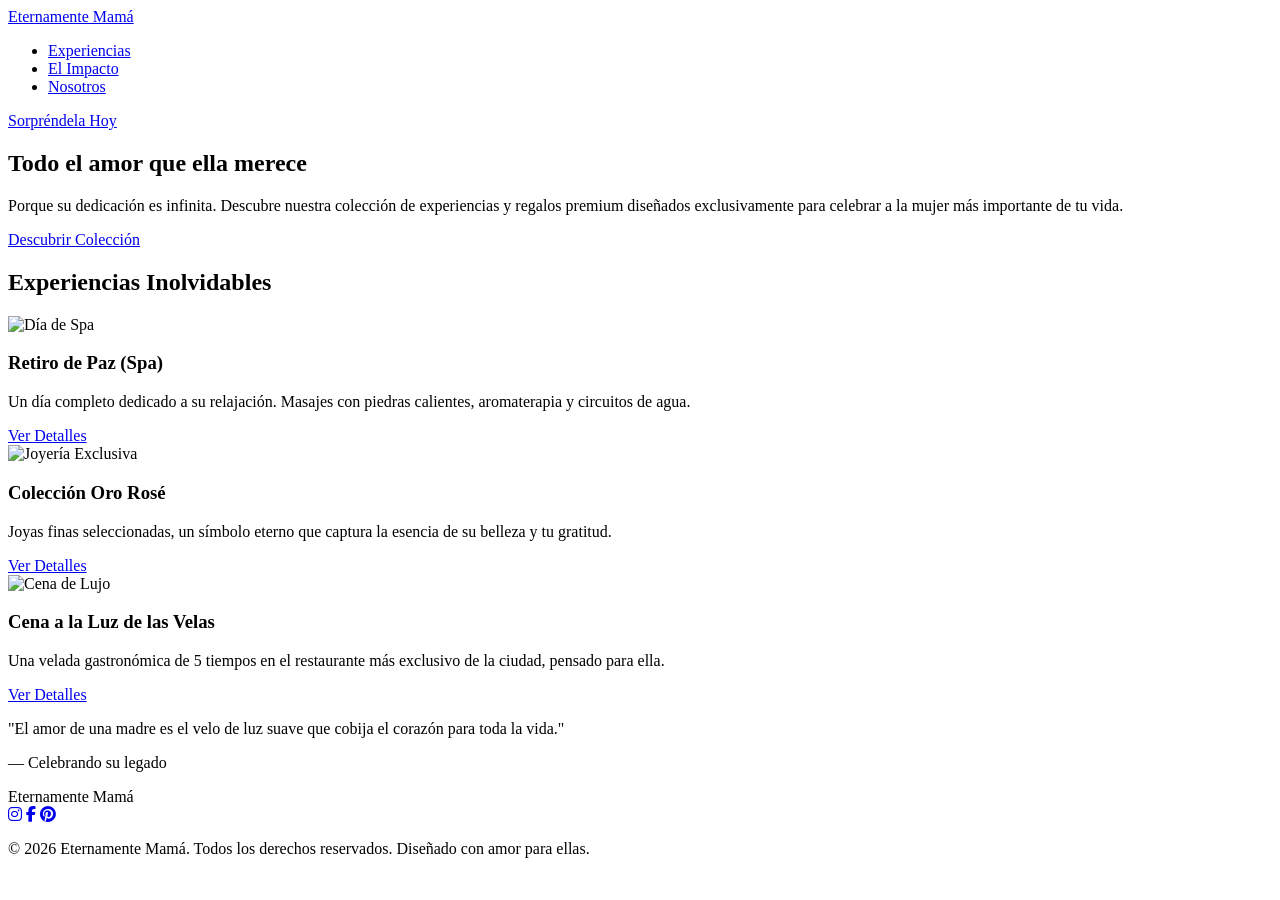
==== commit f5e46f16: "invento#1 muestra #1" ====
--- a/index.html
+++ b/index.html
@@ -1,14 +1,104 @@
-<!doctype html>
-<html lang="en">
-  <head>
-    <meta charset="UTF-8" />
-    <link rel="icon" type="image/svg+xml" href="/celebration-page/favicon.svg" />
-    <meta name="viewport" content="width=device-width, initial-scale=1.0" />
-    <title>celebration-mother</title>
-    <script type="module" crossorigin src="/celebration-page/assets/index-ClkWLNzv.js"></script>
-    <link rel="stylesheet" crossorigin href="/celebration-page/assets/index-ByOjIoJk.css">
-  </head>
-  <body>
-    <div id="root"></div>
-  </body>
-</html>
+<!DOCTYPE html>
+<html lang="es">
+<head>
+    <meta charset="UTF-8">
+    <meta name="viewport" content="width=device-width, initial-scale=1.0">
+    <title>Eternamente Mamá | Regalos Exclusivos</title>
+    <meta name="description" content="Celebra el Día de la Madre con las experiencias más exclusivas, lujo y amor. Regala momentos inolvidables.">
+    <link rel="stylesheet" href="style.css">
+    <!-- Font Awesome for Icons -->
+    <link rel="stylesheet" href="https://cdnjs.cloudflare.com/ajax/libs/font-awesome/6.4.0/css/all.min.css">
+</head>
+<body>
+
+    <!-- Navegación -->
+    <header>
+        <a href="#" class="logo">Eternamente Mamá</a>
+        <ul class="nav-links">
+            <li><a href="#experiencias">Experiencias</a></li>
+            <li><a href="#testimonios">El Impacto</a></li>
+            <li><a href="#nosotros">Nosotros</a></li>
+        </ul>
+        <a href="#reservar" class="btn-primary">Sorpréndela Hoy</a>
+    </header>
+
+    <!-- Hero Section -->
+    <section class="hero">
+        <div class="hero-content">
+            <h1>Todo el amor que ella merece</h1>
+            <p>Porque su dedicación es infinita. Descubre nuestra colección de experiencias y regalos premium diseñados exclusivamente para celebrar a la mujer más importante de tu vida.</p>
+            <a href="#experiencias" class="btn-primary">Descubrir Colección</a>
+        </div>
+    </section>
+
+    <!-- Features / Regalos Section -->
+    <section id="experiencias" class="features">
+        <h2 class="section-title">Experiencias Inolvidables</h2>
+        <div class="grid">
+            <!-- Card 1 -->
+            <div class="card">
+                <img src="https://images.unsplash.com/photo-1544161515-4ab6ce6db874?ixlib=rb-4.0.3&auto=format&fit=crop&w=800&q=80" alt="Día de Spa" class="card-img">
+                <div class="card-body">
+                    <h3 class="card-title">Retiro de Paz (Spa)</h3>
+                    <p class="card-text">Un día completo dedicado a su relajación. Masajes con piedras calientes, aromaterapia y circuitos de agua.</p>
+                    <a href="#" class="btn-primary">Ver Detalles</a>
+                </div>
+            </div>
+            <!-- Card 2 -->
+            <div class="card">
+                <img src="https://images.unsplash.com/photo-1515562141207-7a8efdbdceb1?ixlib=rb-4.0.3&auto=format&fit=crop&w=800&q=80" alt="Joyería Exclusiva" class="card-img">
+                <div class="card-body">
+                    <h3 class="card-title">Colección Oro Rosé</h3>
+                    <p class="card-text">Joyas finas seleccionadas, un símbolo eterno que captura la esencia de su belleza y tu gratitud.</p>
+                    <a href="#" class="btn-primary">Ver Detalles</a>
+                </div>
+            </div>
+            <!-- Card 3 -->
+            <div class="card">
+                <img src="https://images.unsplash.com/photo-1559339352-11d035aa65de?ixlib=rb-4.0.3&auto=format&fit=crop&w=800&q=80" alt="Cena de Lujo" class="card-img">
+                <div class="card-body">
+                    <h3 class="card-title">Cena a la Luz de las Velas</h3>
+                    <p class="card-text">Una velada gastronómica de 5 tiempos en el restaurante más exclusivo de la ciudad, pensado para ella.</p>
+                    <a href="#" class="btn-primary">Ver Detalles</a>
+                </div>
+            </div>
+        </div>
+    </section>
+
+    <!-- Testimonial Section -->
+    <section id="testimonios" class="testimonial">
+        <p class="quote">"El amor de una madre es el velo de luz suave que cobija el corazón para toda la vida."</p>
+        <p class="author">— Celebrando su legado</p>
+    </section>
+
+    <!-- Footer -->
+    <footer>
+        <div class="footer-content">
+            <div class="footer-logo">Eternamente Mamá</div>
+            <div class="social-links">
+                <a href="#"><i class="fab fa-instagram"></i></a>
+                <a href="#"><i class="fab fa-facebook-f"></i></a>
+                <a href="#"><i class="fab fa-pinterest"></i></a>
+            </div>
+        </div>
+        <div class="footer-bottom">
+            <p>&copy; 2026 Eternamente Mamá. Todos los derechos reservados. Diseñado con amor para ellas.</p>
+        </div>
+    </footer>
+
+    <!-- Script simple para efectos (opcional) -->
+    <script>
+        // Efecto scroll en el Header
+        window.addEventListener('scroll', () => {
+            const header = document.querySelector('header');
+            if (window.scrollY > 50) {
+                header.style.background = 'rgba(254, 250, 224, 0.95)';
+                header.style.boxShadow = '0 2px 10px rgba(0,0,0,0.1)';
+            } else {
+                header.style.background = 'rgba(254, 250, 224, 0.8)';
+                header.style.boxShadow = 'none';
+            }
+        });
+    </script>
+</body>
+</html>
